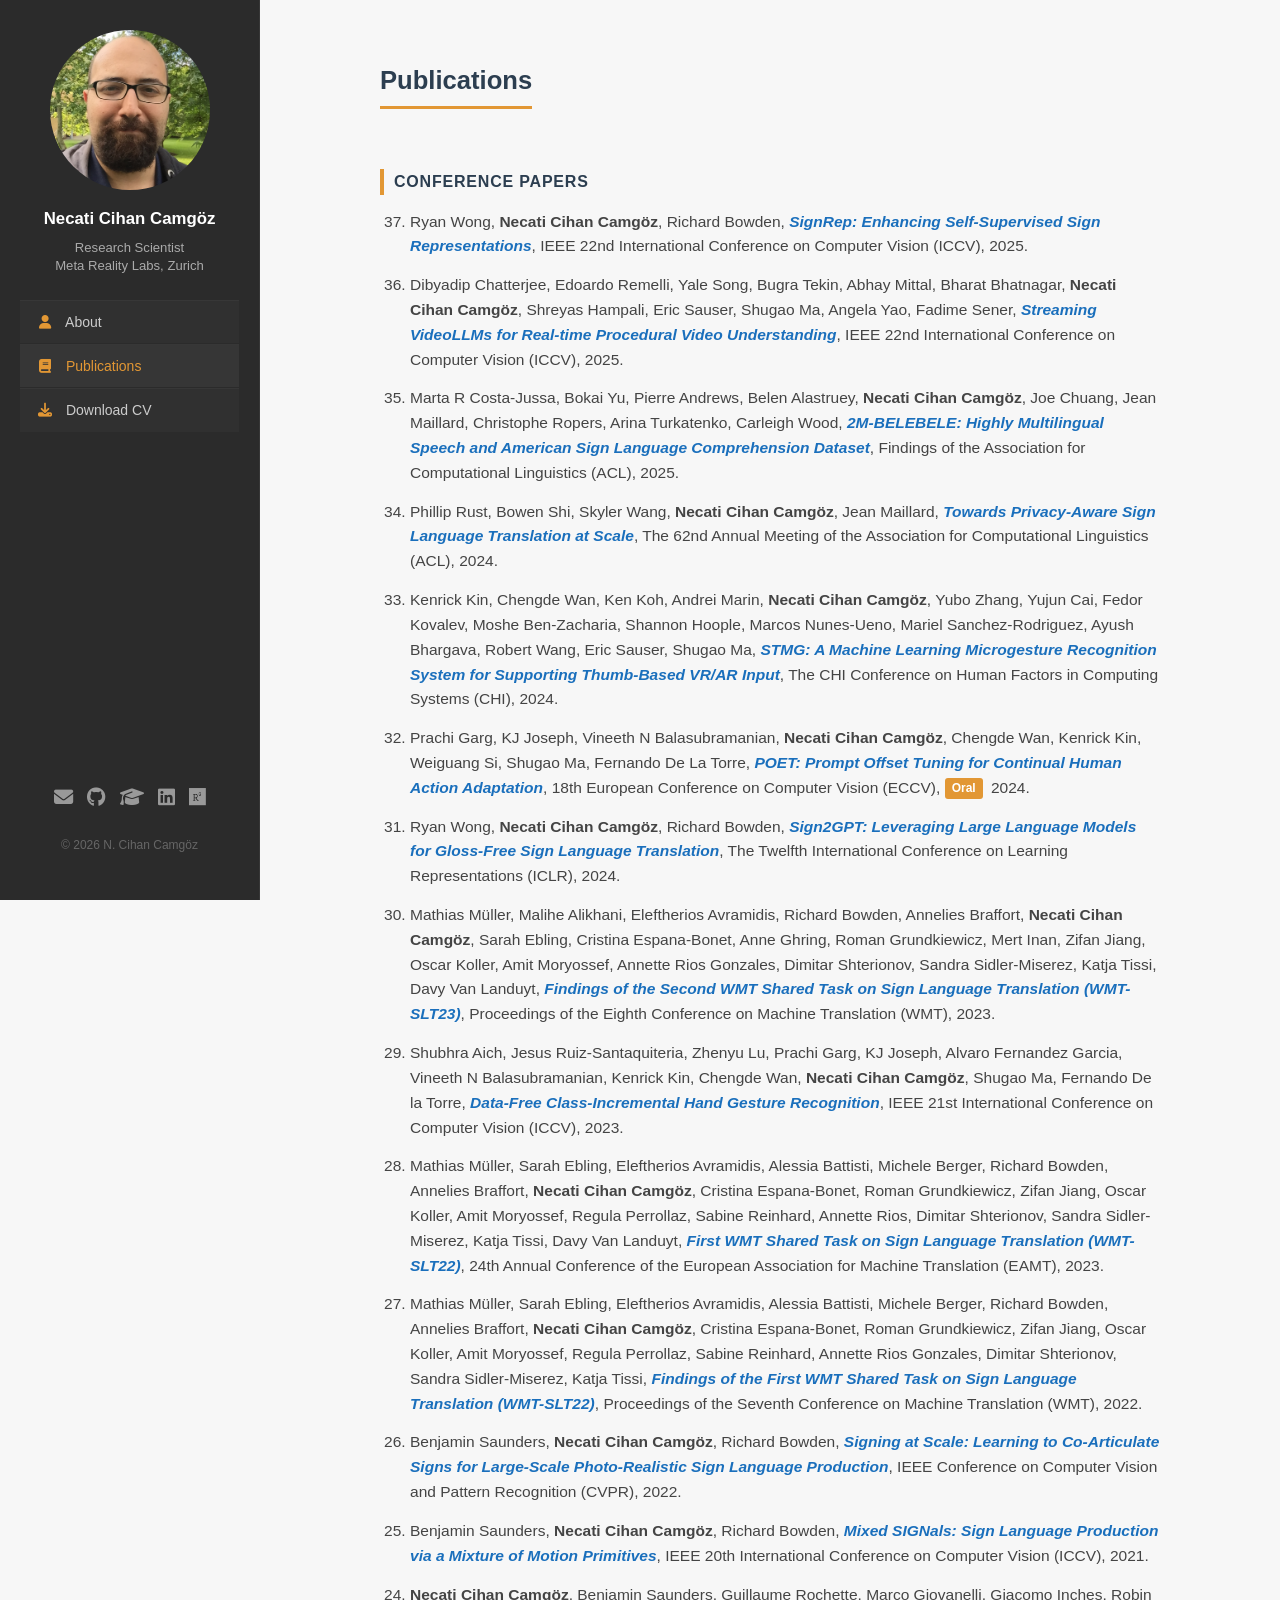
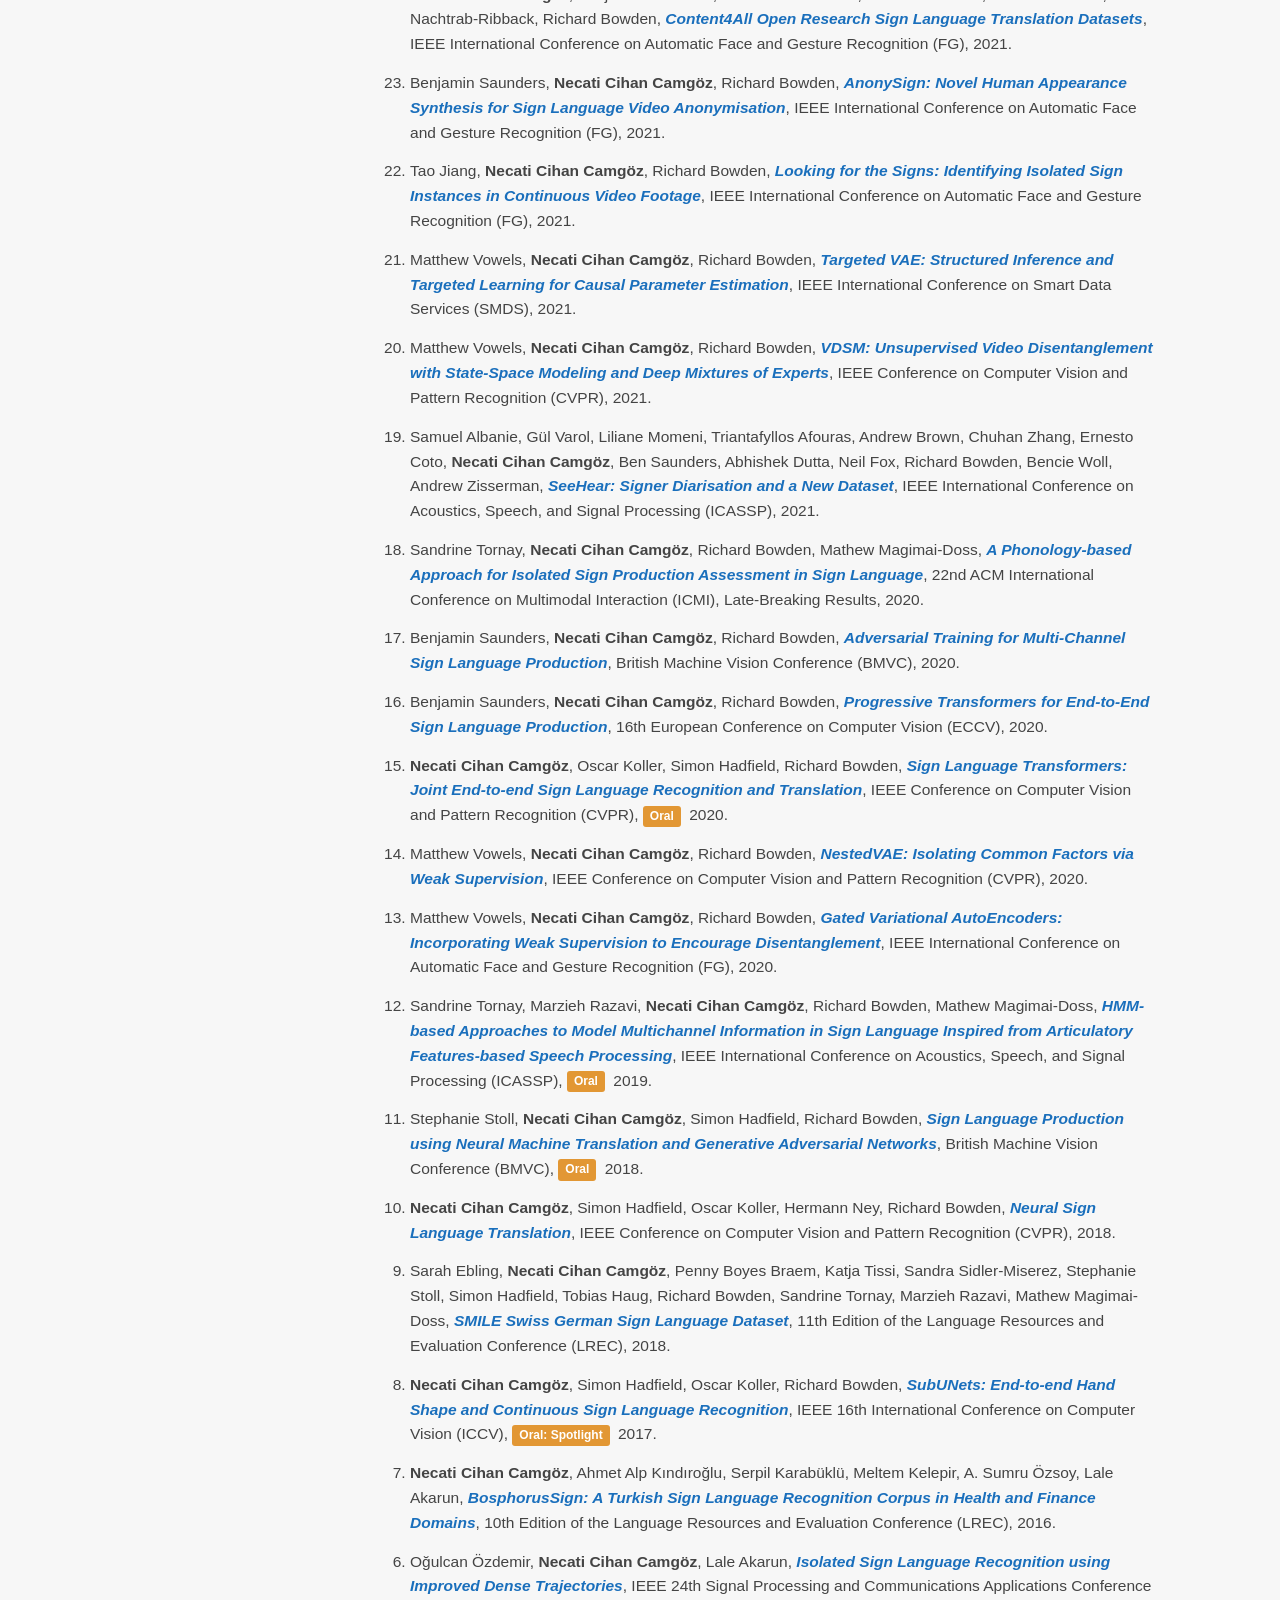
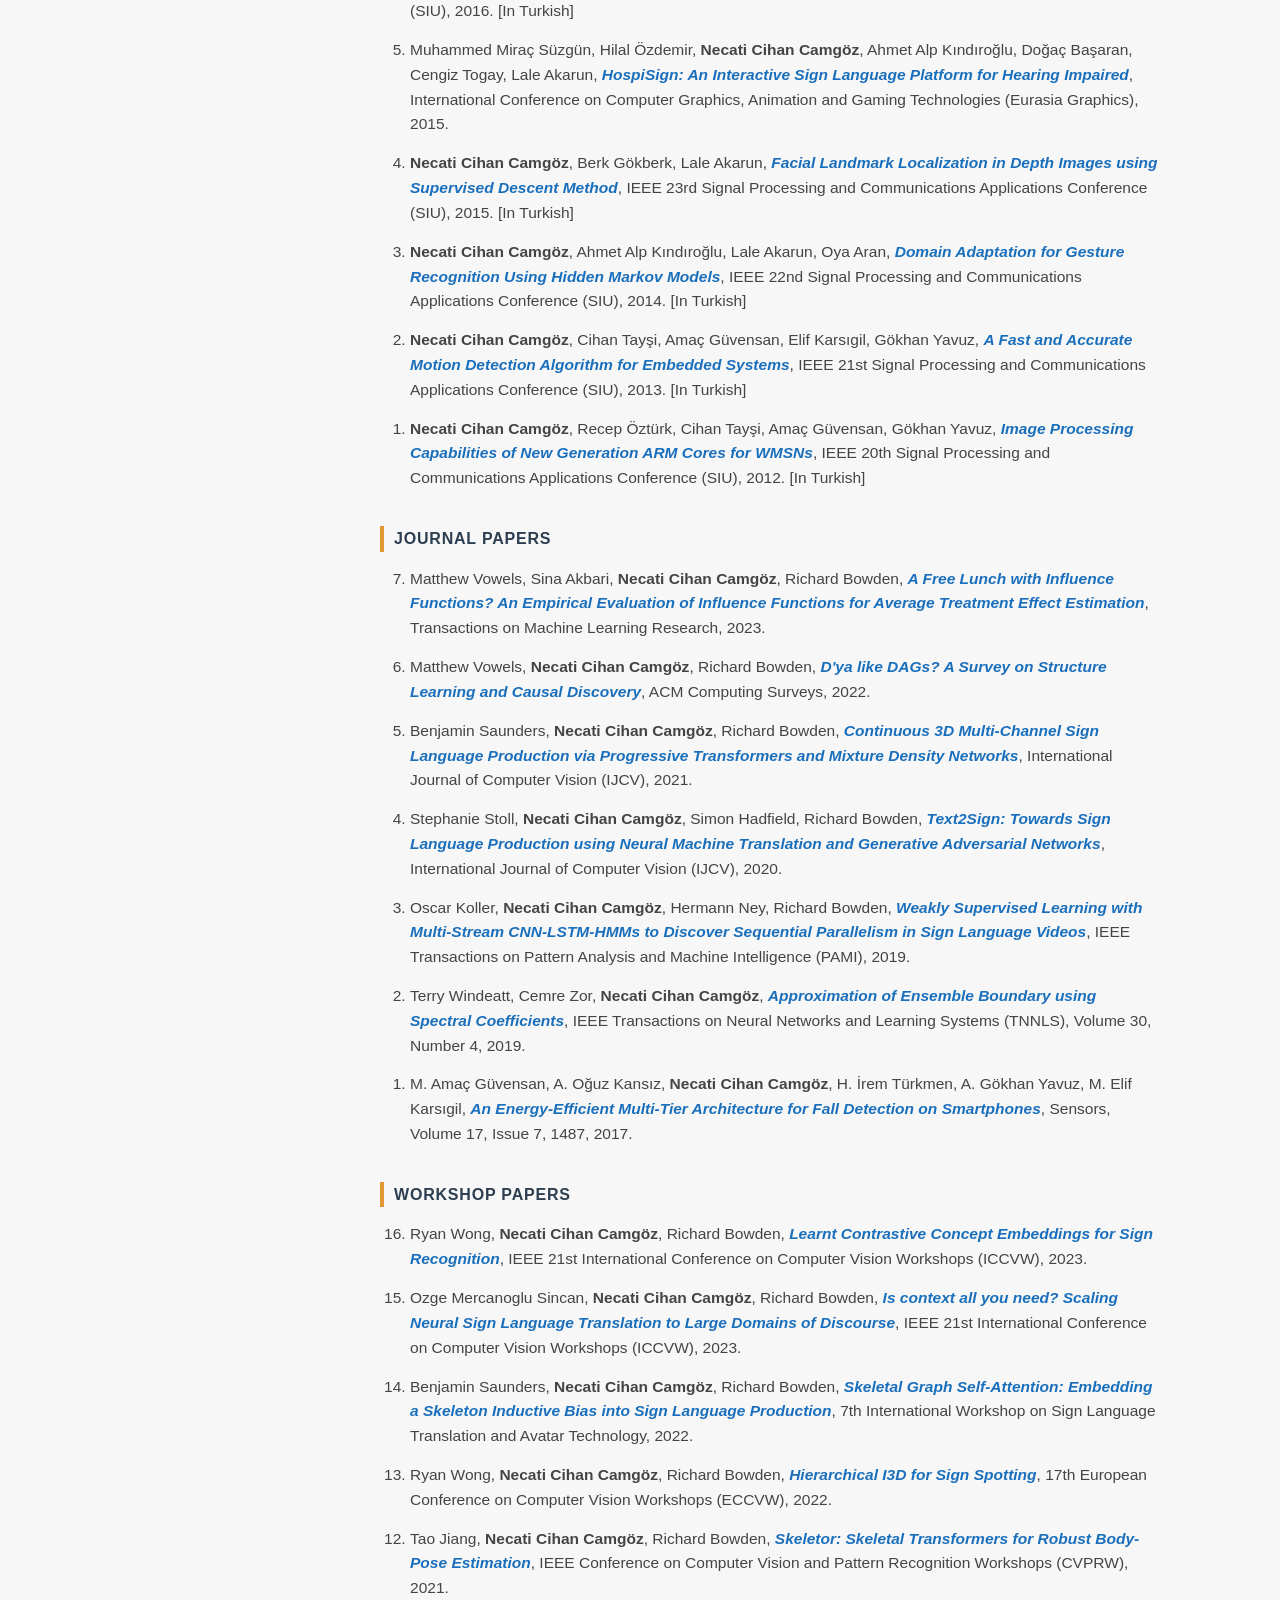
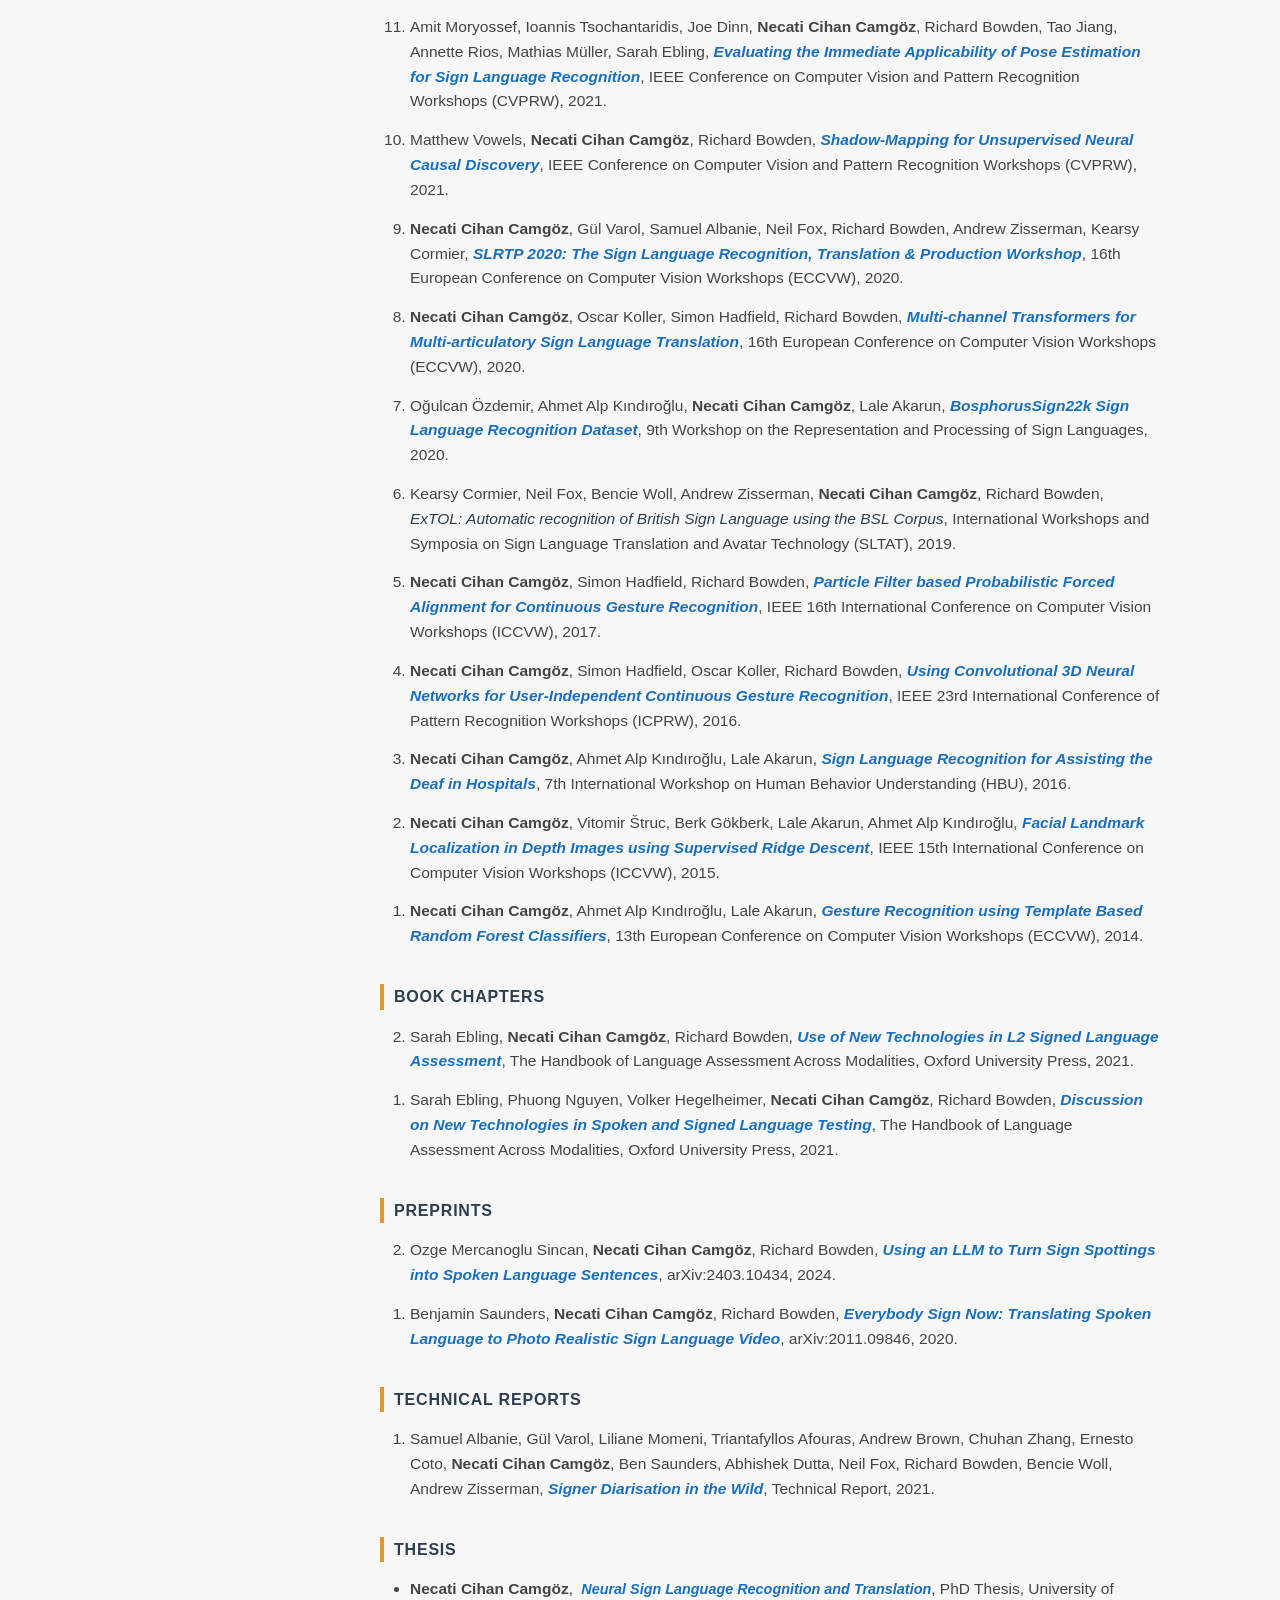
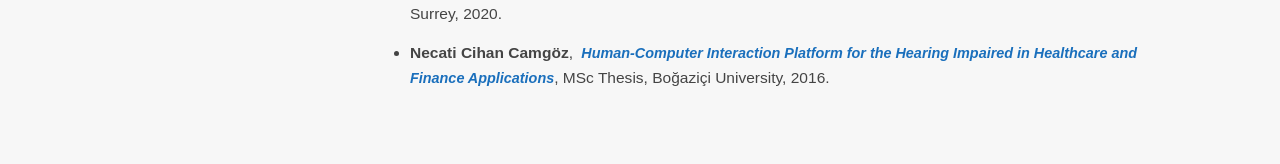
==== publications.html @ 39720f9a "Initial commit: personal website for GitHub Pages Static HTML/CSS academic website with About and Pu" ====
<!DOCTYPE html>
<html lang="en">
<head>
    <meta charset="UTF-8">
    <meta name="viewport" content="width=device-width, initial-scale=1.0">
    <title>Publications – Necati Cihan Camgöz</title>
    <link rel="stylesheet" href="style.css">
    <link rel="stylesheet" href="https://cdnjs.cloudflare.com/ajax/libs/font-awesome/6.4.0/css/all.min.css">
</head>
<body>

    <button class="menu-toggle" onclick="document.querySelector('.sidebar').classList.toggle('open')">
        <i class="fas fa-bars"></i>
    </button>

    <div class="wrapper">

        <!-- ─── Sidebar ─────────────────────────────── -->
        <aside class="sidebar">
            <div class="sidebar-inner">
                <img src="profile.jpg" alt="Necati Cihan Camgöz" class="profile-photo">
                <h1 class="sidebar-name">Necati Cihan Camgöz</h1>
                <p class="sidebar-title">Research Scientist<br>Meta Reality Labs, Zurich</p>

                <nav>
                    <ul>
                        <li><a href="index.html#about"><i class="fas fa-user"></i> About</a></li>
                        <li><a href="publications.html" class="active"><i class="fas fa-book"></i> Publications</a></li>
                        <li><a href="camgozCV_24_07_2023.pdf" class="btn-cv" target="_blank"><i class="fas fa-download"></i> Download CV</a></li>
                    </ul>
                </nav>

                <div class="sidebar-social">
                    <a href="mailto:cihancamgoz@gmail.com" title="Email"><i class="fas fa-envelope"></i></a>
                    <a href="https://github.com/neccam" target="_blank" title="GitHub"><i class="fab fa-github"></i></a>
                    <a href="https://scholar.google.com/citations?user=your_id" target="_blank" title="Google Scholar"><i class="fas fa-graduation-cap"></i></a>
                    <a href="https://www.linkedin.com/in/cihancamgoz" target="_blank" title="LinkedIn"><i class="fab fa-linkedin"></i></a>
                    <a href="https://www.researchgate.net/profile/Necati-Camgoz" target="_blank" title="ResearchGate"><i class="fab fa-researchgate"></i></a>
                </div>
                <p class="sidebar-copyright">&copy; 2026 N. Cihan Camgöz</p>
            </div>
        </aside>

        <!-- ─── Main Content ────────────────────────── -->
        <main class="main-content">

        <section id="publications" class="container">
            <h2>Publications</h2>

            <h3 class="pub-category">Conference Papers</h3>
            <ol class="pub-list" reversed>
                <li id="C37">
                    Ryan Wong, <strong>Necati Cihan Camgöz</strong>, Richard Bowden,
                    <a href="https://openaccess.thecvf.com/content/ICCV2025/html/Wong_SignRep_Enhancing_Self-Supervised_Sign_Representations_ICCV_2025_paper.html" target="_blank"><em>SignRep: Enhancing Self-Supervised Sign Representations</em></a>,
                    IEEE 22nd International Conference on Computer Vision (ICCV), 2025.
                </li>
                <li id="C36">
                    Dibyadip Chatterjee, Edoardo Remelli, Yale Song, Bugra Tekin, Abhay Mittal, Bharat Bhatnagar, <strong>Necati Cihan Camgöz</strong>, Shreyas Hampali, Eric Sauser, Shugao Ma, Angela Yao, Fadime Sener,
                    <a href="https://openaccess.thecvf.com/content/ICCV2025/papers/Chatterjee_Streaming_VideoLLMs_for_Real-Time_Procedural_Video_Understanding_ICCV_2025_paper.pdf" target="_blank"><em>Streaming VideoLLMs for Real-time Procedural Video Understanding</em></a>,
                    IEEE 22nd International Conference on Computer Vision (ICCV), 2025.
                </li>
                <li id="C35">
                    Marta R Costa-Jussa, Bokai Yu, Pierre Andrews, Belen Alastruey, <strong>Necati Cihan Camgöz</strong>, Joe Chuang, Jean Maillard, Christophe Ropers, Arina Turkatenko, Carleigh Wood,
                    <a href="https://aclanthology.org/2025.findings-acl.569/" target="_blank"><em>2M-BELEBELE: Highly Multilingual Speech and American Sign Language Comprehension Dataset</em></a>,
                    Findings of the Association for Computational Linguistics (ACL), 2025.
                </li>
                <li id="C34">
                    Phillip Rust, Bowen Shi, Skyler Wang, <strong>Necati Cihan Camgöz</strong>, Jean Maillard,
                    <a href="https://aclanthology.org/2024.acl-long.467/" target="_blank"><em>Towards Privacy-Aware Sign Language Translation at Scale</em></a>,
                    The 62nd Annual Meeting of the Association for Computational Linguistics (ACL), 2024.
                </li>
                <li id="C33">
                    Kenrick Kin, Chengde Wan, Ken Koh, Andrei Marin, <strong>Necati Cihan Camgöz</strong>, Yubo Zhang, Yujun Cai, Fedor Kovalev, Moshe Ben-Zacharia, Shannon Hoople, Marcos Nunes-Ueno, Mariel Sanchez-Rodriguez, Ayush Bhargava, Robert Wang, Eric Sauser, Shugao Ma,
                    <a href="https://dl.acm.org/doi/10.1145/3613904.3642702" target="_blank"><em>STMG: A Machine Learning Microgesture Recognition System for Supporting Thumb-Based VR/AR Input</em></a>,
                    The CHI Conference on Human Factors in Computing Systems (CHI), 2024.
                </li>
                <li id="C32">
                    Prachi Garg, KJ Joseph, Vineeth N Balasubramanian, <strong>Necati Cihan Camgöz</strong>, Chengde Wan, Kenrick Kin, Weiguang Si, Shugao Ma, Fernando De La Torre,
                    <a href="https://link.springer.com/chapter/10.1007/978-3-031-73039-9_25" target="_blank"><em>POET: Prompt Offset Tuning for Continual Human Action Adaptation</em></a>,
                    18th European Conference on Computer Vision (ECCV), <span class="badge">Oral</span> 2024.
                </li>
                <li id="C31">
                    Ryan Wong, <strong>Necati Cihan Camgöz</strong>, Richard Bowden,
                    <a href="https://openreview.net/forum?id=LqaEEs3UxU" target="_blank"><em>Sign2GPT: Leveraging Large Language Models for Gloss-Free Sign Language Translation</em></a>,
                    The Twelfth International Conference on Learning Representations (ICLR), 2024.
                </li>
                <li id="C30">
                    Mathias Müller, Malihe Alikhani, Eleftherios Avramidis, Richard Bowden, Annelies Braffort, <strong>Necati Cihan Camgöz</strong>, Sarah Ebling, Cristina Espana-Bonet, Anne Ghring, Roman Grundkiewicz, Mert Inan, Zifan Jiang, Oscar Koller, Amit Moryossef, Annette Rios Gonzales, Dimitar Shterionov, Sandra Sidler-Miserez, Katja Tissi, Davy Van Landuyt,
                    <a href="https://aclanthology.org/2023.wmt-1.4/" target="_blank"><em>Findings of the Second WMT Shared Task on Sign Language Translation (WMT-SLT23)</em></a>,
                    Proceedings of the Eighth Conference on Machine Translation (WMT), 2023.
                </li>
                <li id="C29">
                    Shubhra Aich, Jesus Ruiz-Santaquiteria, Zhenyu Lu, Prachi Garg, KJ Joseph, Alvaro Fernandez Garcia, Vineeth N Balasubramanian, Kenrick Kin, Chengde Wan, <strong>Necati Cihan Camgöz</strong>, Shugao Ma, Fernando De la Torre,
                    <a href="https://openaccess.thecvf.com/content/ICCV2023/html/Aich_Data-Free_Class-Incremental_Hand_Gesture_Recognition_ICCV_2023_paper.html" target="_blank"><em>Data-Free Class-Incremental Hand Gesture Recognition</em></a>,
                    IEEE 21st International Conference on Computer Vision (ICCV), 2023.
                </li>
                <li id="C28">
                    Mathias Müller, Sarah Ebling, Eleftherios Avramidis, Alessia Battisti, Michele Berger, Richard Bowden, Annelies Braffort, <strong>Necati Cihan Camgöz</strong>, Cristina Espana-Bonet, Roman Grundkiewicz, Zifan Jiang, Oscar Koller, Amit Moryossef, Regula Perrollaz, Sabine Reinhard, Annette Rios, Dimitar Shterionov, Sandra Sidler-Miserez, Katja Tissi, Davy Van Landuyt,
                    <a href="https://aclanthology.org/2023.eamt-1.56/" target="_blank"><em>First WMT Shared Task on Sign Language Translation (WMT-SLT22)</em></a>,
                    24th Annual Conference of the European Association for Machine Translation (EAMT), 2023.
                </li>
                <li id="C27">
                    Mathias Müller, Sarah Ebling, Eleftherios Avramidis, Alessia Battisti, Michele Berger, Richard Bowden, Annelies Braffort, <strong>Necati Cihan Camgöz</strong>, Cristina Espana-Bonet, Roman Grundkiewicz, Zifan Jiang, Oscar Koller, Amit Moryossef, Regula Perrollaz, Sabine Reinhard, Annette Rios Gonzales, Dimitar Shterionov, Sandra Sidler-Miserez, Katja Tissi,
                    <a href="https://aclanthology.org/2022.wmt-1.71/" target="_blank"><em>Findings of the First WMT Shared Task on Sign Language Translation (WMT-SLT22)</em></a>,
                    Proceedings of the Seventh Conference on Machine Translation (WMT), 2022.
                </li>
                <li id="C26">
                    Benjamin Saunders, <strong>Necati Cihan Camgöz</strong>, Richard Bowden,
                    <a href="https://openaccess.thecvf.com/content/CVPR2022/html/Saunders_Signing_at_Scale_Learning_to_Co-Articulate_Signs_for_Large-Scale_Photo-Realistic_CVPR_2022_paper.html" target="_blank"><em>Signing at Scale: Learning to Co-Articulate Signs for Large-Scale Photo-Realistic Sign Language Production</em></a>,
                    IEEE Conference on Computer Vision and Pattern Recognition (CVPR), 2022.
                </li>
                <li id="C25">
                    Benjamin Saunders, <strong>Necati Cihan Camgöz</strong>, Richard Bowden,
                    <a href="https://openaccess.thecvf.com/content/ICCV2021/html/Saunders_Mixed_SIGNals_Sign_Language_Production_via_a_Mixture_of_Motion_ICCV_2021_paper.html" target="_blank"><em>Mixed SIGNals: Sign Language Production via a Mixture of Motion Primitives</em></a>,
                    IEEE 20th International Conference on Computer Vision (ICCV), 2021.
                </li>
                <li id="C24">
                    <strong>Necati Cihan Camgöz</strong>, Benjamin Saunders, Guillaume Rochette, Marco Giovanelli, Giacomo Inches, Robin Nachtrab-Ribback, Richard Bowden,
                    <a href="https://arxiv.org/abs/2105.02351" target="_blank"><em>Content4All Open Research Sign Language Translation Datasets</em></a>,
                    IEEE International Conference on Automatic Face and Gesture Recognition (FG), 2021.
                </li>
                <li id="C23">
                    Benjamin Saunders, <strong>Necati Cihan Camgöz</strong>, Richard Bowden,
                    <a href="https://arxiv.org/abs/2107.10685" target="_blank"><em>AnonySign: Novel Human Appearance Synthesis for Sign Language Video Anonymisation</em></a>,
                    IEEE International Conference on Automatic Face and Gesture Recognition (FG), 2021.
                </li>
                <li id="C22">
                    Tao Jiang, <strong>Necati Cihan Camgöz</strong>, Richard Bowden,
                    <a href="https://arxiv.org/abs/2108.04229" target="_blank"><em>Looking for the Signs: Identifying Isolated Sign Instances in Continuous Video Footage</em></a>,
                    IEEE International Conference on Automatic Face and Gesture Recognition (FG), 2021.
                </li>
                <li id="C21">
                    Matthew Vowels, <strong>Necati Cihan Camgöz</strong>, Richard Bowden,
                    <a href="https://arxiv.org/abs/2009.13472" target="_blank"><em>Targeted VAE: Structured Inference and Targeted Learning for Causal Parameter Estimation</em></a>,
                    IEEE International Conference on Smart Data Services (SMDS), 2021.
                </li>
                <li id="C20">
                    Matthew Vowels, <strong>Necati Cihan Camgöz</strong>, Richard Bowden,
                    <a href="https://openaccess.thecvf.com/content/CVPR2021/html/Vowels_VDSM_Unsupervised_Video_Disentanglement_With_State-Space_Modeling_and_Deep_Mixtures_CVPR_2021_paper.html" target="_blank"><em>VDSM: Unsupervised Video Disentanglement with State-Space Modeling and Deep Mixtures of Experts</em></a>,
                    IEEE Conference on Computer Vision and Pattern Recognition (CVPR), 2021.
                </li>
                <li id="C19">
                    Samuel Albanie, Gül Varol, Liliane Momeni, Triantafyllos Afouras, Andrew Brown, Chuhan Zhang, Ernesto Coto, <strong>Necati Cihan Camgöz</strong>, Ben Saunders, Abhishek Dutta, Neil Fox, Richard Bowden, Bencie Woll, Andrew Zisserman,
                    <a href="https://ieeexplore.ieee.org/document/9414856/" target="_blank"><em>SeeHear: Signer Diarisation and a New Dataset</em></a>,
                    IEEE International Conference on Acoustics, Speech, and Signal Processing (ICASSP), 2021.
                </li>
                <li id="C18">
                    Sandrine Tornay, <strong>Necati Cihan Camgöz</strong>, Richard Bowden, Mathew Magimai-Doss,
                    <a href="https://personalpages.surrey.ac.uk/r.bowden/publications/2020/Tornay_ICMI_LBR2020pp.pdf" target="_blank"><em>A Phonology-based Approach for Isolated Sign Production Assessment in Sign Language</em></a>,
                    22nd ACM International Conference on Multimodal Interaction (ICMI), Late-Breaking Results, 2020.
                </li>
                <li id="C17">
                    Benjamin Saunders, <strong>Necati Cihan Camgöz</strong>, Richard Bowden,
                    <a href="https://arxiv.org/abs/2008.12405" target="_blank"><em>Adversarial Training for Multi-Channel Sign Language Production</em></a>,
                    British Machine Vision Conference (BMVC), 2020.
                </li>
                <li id="C16">
                    Benjamin Saunders, <strong>Necati Cihan Camgöz</strong>, Richard Bowden,
                    <a href="https://link.springer.com/chapter/10.1007/978-3-030-58621-8_40" target="_blank"><em>Progressive Transformers for End-to-End Sign Language Production</em></a>,
                    16th European Conference on Computer Vision (ECCV), 2020.
                </li>
                <li id="C15">
                    <strong>Necati Cihan Camgöz</strong>, Oscar Koller, Simon Hadfield, Richard Bowden,
                    <a href="https://openaccess.thecvf.com/content_CVPR_2020/html/Camgoz_Sign_Language_Transformers_Joint_End-to-End_Sign_Language_Recognition_and_Translation_CVPR_2020_paper.html" target="_blank"><em>Sign Language Transformers: Joint End-to-end Sign Language Recognition and Translation</em></a>,
                    IEEE Conference on Computer Vision and Pattern Recognition (CVPR), <span class="badge">Oral</span> 2020.
                </li>
                <li id="C14">
                    Matthew Vowels, <strong>Necati Cihan Camgöz</strong>, Richard Bowden,
                    <a href="https://openaccess.thecvf.com/content_CVPR_2020/html/Vowels_NestedVAE_Isolating_Common_Factors_via_Weak_Supervision_CVPR_2020_paper.html" target="_blank"><em>NestedVAE: Isolating Common Factors via Weak Supervision</em></a>,
                    IEEE Conference on Computer Vision and Pattern Recognition (CVPR), 2020.
                </li>
                <li id="C13">
                    Matthew Vowels, <strong>Necati Cihan Camgöz</strong>, Richard Bowden,
                    <a href="https://arxiv.org/abs/1911.06443" target="_blank"><em>Gated Variational AutoEncoders: Incorporating Weak Supervision to Encourage Disentanglement</em></a>,
                    IEEE International Conference on Automatic Face and Gesture Recognition (FG), 2020.
                </li>
                <li id="C12">
                    Sandrine Tornay, Marzieh Razavi, <strong>Necati Cihan Camgöz</strong>, Richard Bowden, Mathew Magimai-Doss,
                    <a href="https://ieeexplore.ieee.org/document/8683167/" target="_blank"><em>HMM-based Approaches to Model Multichannel Information in Sign Language Inspired from Articulatory Features-based Speech Processing</em></a>,
                    IEEE International Conference on Acoustics, Speech, and Signal Processing (ICASSP), <span class="badge">Oral</span> 2019.
                </li>
                <li id="C11">
                    Stephanie Stoll, <strong>Necati Cihan Camgöz</strong>, Simon Hadfield, Richard Bowden,
                    <a href="https://bmva-archive.org.uk/bmvc/2018/contents/papers/0906.pdf" target="_blank"><em>Sign Language Production using Neural Machine Translation and Generative Adversarial Networks</em></a>,
                    British Machine Vision Conference (BMVC), <span class="badge">Oral</span> 2018.
                </li>
                <li id="C10">
                    <strong>Necati Cihan Camgöz</strong>, Simon Hadfield, Oscar Koller, Hermann Ney, Richard Bowden,
                    <a href="https://openaccess.thecvf.com/content_cvpr_2018/html/Camgoz_Neural_Sign_Language_CVPR_2018_paper.html" target="_blank"><em>Neural Sign Language Translation</em></a>,
                    IEEE Conference on Computer Vision and Pattern Recognition (CVPR), 2018.
                </li>
                <li id="C9">
                    Sarah Ebling, <strong>Necati Cihan Camgöz</strong>, Penny Boyes Braem, Katja Tissi, Sandra Sidler-Miserez, Stephanie Stoll, Simon Hadfield, Tobias Haug, Richard Bowden, Sandrine Tornay, Marzieh Razavi, Mathew Magimai-Doss,
                    <a href="https://aclanthology.org/L18-1666/" target="_blank"><em>SMILE Swiss German Sign Language Dataset</em></a>,
                    11th Edition of the Language Resources and Evaluation Conference (LREC), 2018.
                </li>
                <li id="C8">
                    <strong>Necati Cihan Camgöz</strong>, Simon Hadfield, Oscar Koller, Richard Bowden,
                    <a href="https://openaccess.thecvf.com/content_iccv_2017/html/Camgoz_SubUNets_End-To-End_Hand_ICCV_2017_paper.html" target="_blank"><em>SubUNets: End-to-end Hand Shape and Continuous Sign Language Recognition</em></a>,
                    IEEE 16th International Conference on Computer Vision (ICCV), <span class="badge">Oral: Spotlight</span> 2017.
                </li>
                <li id="C7">
                    <strong>Necati Cihan Camgöz</strong>, Ahmet Alp Kındıroğlu, Serpil Karabüklü, Meltem Kelepir, A. Sumru Özsoy, Lale Akarun,
                    <a href="https://aclanthology.org/L16-1220/" target="_blank"><em>BosphorusSign: A Turkish Sign Language Recognition Corpus in Health and Finance Domains</em></a>,
                    10th Edition of the Language Resources and Evaluation Conference (LREC), 2016.
                </li>
                <li id="C6">
                    Oğulcan Özdemir, <strong>Necati Cihan Camgöz</strong>, Lale Akarun,
                    <a href="https://ieeexplore.ieee.org/document/7496151/" target="_blank"><em>Isolated Sign Language Recognition using Improved Dense Trajectories</em></a>,
                    IEEE 24th Signal Processing and Communications Applications Conference (SIU), 2016. [In Turkish]
                </li>
                <li id="C5">
                    Muhammed Miraç Süzgün, Hilal Özdemir, <strong>Necati Cihan Camgöz</strong>, Ahmet Alp Kındıroğlu, Doğaç Başaran, Cengiz Togay, Lale Akarun,
                    <a href="https://dergipark.org.tr/en/pub/jnse/issue/10004/123548" target="_blank"><em>HospiSign: An Interactive Sign Language Platform for Hearing Impaired</em></a>,
                    International Conference on Computer Graphics, Animation and Gaming Technologies (Eurasia Graphics), 2015.
                </li>
                <li id="C4">
                    <strong>Necati Cihan Camgöz</strong>, Berk Gökberk, Lale Akarun,
                    <a href="https://ieeexplore.ieee.org/document/7130256/" target="_blank"><em>Facial Landmark Localization in Depth Images using Supervised Descent Method</em></a>,
                    IEEE 23rd Signal Processing and Communications Applications Conference (SIU), 2015. [In Turkish]
                </li>
                <li id="C3">
                    <strong>Necati Cihan Camgöz</strong>, Ahmet Alp Kındıroğlu, Lale Akarun, Oya Aran,
                    <a href="https://ieeexplore.ieee.org/document/6830663/" target="_blank"><em>Domain Adaptation for Gesture Recognition Using Hidden Markov Models</em></a>,
                    IEEE 22nd Signal Processing and Communications Applications Conference (SIU), 2014. [In Turkish]
                </li>
                <li id="C2">
                    <strong>Necati Cihan Camgöz</strong>, Cihan Tayşi, Amaç Güvensan, Elif Karsıgil, Gökhan Yavuz,
                    <a href="https://ieeexplore.ieee.org/document/6531461/" target="_blank"><em>A Fast and Accurate Motion Detection Algorithm for Embedded Systems</em></a>,
                    IEEE 21st Signal Processing and Communications Applications Conference (SIU), 2013. [In Turkish]
                </li>
                <li id="C1">
                    <strong>Necati Cihan Camgöz</strong>, Recep Öztürk, Cihan Tayşi, Amaç Güvensan, Gökhan Yavuz,
                    <a href="https://ieeexplore.ieee.org/document/6204707/" target="_blank"><em>Image Processing Capabilities of New Generation ARM Cores for WMSNs</em></a>,
                    IEEE 20th Signal Processing and Communications Applications Conference (SIU), 2012. [In Turkish]
                </li>
            </ol>

            <h3 class="pub-category">Journal Papers</h3>
            <ol class="pub-list" reversed>
                <li id="J7">
                    Matthew Vowels, Sina Akbari, <strong>Necati Cihan Camgöz</strong>, Richard Bowden,
                    <a href="https://arxiv.org/abs/2202.09096" target="_blank"><em>A Free Lunch with Influence Functions? An Empirical Evaluation of Influence Functions for Average Treatment Effect Estimation</em></a>,
                    Transactions on Machine Learning Research, 2023.
                </li>
                <li id="J6">
                    Matthew Vowels, <strong>Necati Cihan Camgöz</strong>, Richard Bowden,
                    <a href="https://dl.acm.org/doi/abs/10.1145/3527154" target="_blank"><em>D'ya like DAGs? A Survey on Structure Learning and Causal Discovery</em></a>,
                    ACM Computing Surveys, 2022.
                </li>
                <li id="J5">
                    Benjamin Saunders, <strong>Necati Cihan Camgöz</strong>, Richard Bowden,
                    <a href="https://link.springer.com/article/10.1007/s11263-021-01457-9" target="_blank"><em>Continuous 3D Multi-Channel Sign Language Production via Progressive Transformers and Mixture Density Networks</em></a>,
                    International Journal of Computer Vision (IJCV), 2021.
                </li>
                <li id="J4">
                    Stephanie Stoll, <strong>Necati Cihan Camgöz</strong>, Simon Hadfield, Richard Bowden,
                    <a href="https://link.springer.com/article/10.1007/s11263-019-01281-2" target="_blank"><em>Text2Sign: Towards Sign Language Production using Neural Machine Translation and Generative Adversarial Networks</em></a>,
                    International Journal of Computer Vision (IJCV), 2020.
                </li>
                <li id="J3">
                    Oscar Koller, <strong>Necati Cihan Camgöz</strong>, Hermann Ney, Richard Bowden,
                    <a href="https://ieeexplore.ieee.org/document/8691602" target="_blank"><em>Weakly Supervised Learning with Multi-Stream CNN-LSTM-HMMs to Discover Sequential Parallelism in Sign Language Videos</em></a>,
                    IEEE Transactions on Pattern Analysis and Machine Intelligence (PAMI), 2019.
                </li>
                <li id="J2">
                    Terry Windeatt, Cemre Zor, <strong>Necati Cihan Camgöz</strong>,
                    <a href="https://ieeexplore.ieee.org/document/8444967/" target="_blank"><em>Approximation of Ensemble Boundary using Spectral Coefficients</em></a>,
                    IEEE Transactions on Neural Networks and Learning Systems (TNNLS), Volume 30, Number 4, 2019.
                </li>
                <li id="J1">
                    M. Amaç Güvensan, A. Oğuz Kansız, <strong>Necati Cihan Camgöz</strong>, H. İrem Türkmen, A. Gökhan Yavuz, M. Elif Karsıgil,
                    <a href="https://www.mdpi.com/1424-8220/17/7/1487" target="_blank"><em>An Energy-Efficient Multi-Tier Architecture for Fall Detection on Smartphones</em></a>,
                    Sensors, Volume 17, Issue 7, 1487, 2017.
                </li>
            </ol>

            <h3 class="pub-category">Workshop Papers</h3>
            <ol class="pub-list" reversed>
                <li id="W16">
                    Ryan Wong, <strong>Necati Cihan Camgöz</strong>, Richard Bowden,
                    <a href="https://openaccess.thecvf.com/content/ICCV2023W/ACVR/html/Wong_Learnt_Contrastive_Concept_Embeddings_for_Sign_Recognition_ICCVW_2023_paper.html" target="_blank"><em>Learnt Contrastive Concept Embeddings for Sign Recognition</em></a>,
                    IEEE 21st International Conference on Computer Vision Workshops (ICCVW), 2023.
                </li>
                <li id="W15">
                    Ozge Mercanoglu Sincan, <strong>Necati Cihan Camgöz</strong>, Richard Bowden,
                    <a href="https://openaccess.thecvf.com/content/ICCV2023W/ACVR/html/Sincan_Is_Context_all_you_Need_Scaling_Neural_Sign_Language_Translation_ICCVW_2023_paper.html" target="_blank"><em>Is context all you need? Scaling Neural Sign Language Translation to Large Domains of Discourse</em></a>,
                    IEEE 21st International Conference on Computer Vision Workshops (ICCVW), 2023.
                </li>
                <li id="W14">
                    Benjamin Saunders, <strong>Necati Cihan Camgöz</strong>, Richard Bowden,
                    <a href="https://aclanthology.org/2022.sltat-1.15/" target="_blank"><em>Skeletal Graph Self-Attention: Embedding a Skeleton Inductive Bias into Sign Language Production</em></a>,
                    7th International Workshop on Sign Language Translation and Avatar Technology, 2022.
                </li>
                <li id="W13">
                    Ryan Wong, <strong>Necati Cihan Camgöz</strong>, Richard Bowden,
                    <a href="https://arxiv.org/abs/2210.00951" target="_blank"><em>Hierarchical I3D for Sign Spotting</em></a>,
                    17th European Conference on Computer Vision Workshops (ECCVW), 2022.
                </li>
                <li id="W12">
                    Tao Jiang, <strong>Necati Cihan Camgöz</strong>, Richard Bowden,
                    <a href="https://openaccess.thecvf.com/content/CVPR2021W/ChaLearn/html/Jiang_Skeletor_Skeletal_Transformers_for_Robust_Body-Pose_Estimation_CVPRW_2021_paper.html" target="_blank"><em>Skeletor: Skeletal Transformers for Robust Body-Pose Estimation</em></a>,
                    IEEE Conference on Computer Vision and Pattern Recognition Workshops (CVPRW), 2021.
                </li>
                <li id="W11">
                    Amit Moryossef, Ioannis Tsochantaridis, Joe Dinn, <strong>Necati Cihan Camgöz</strong>, Richard Bowden, Tao Jiang, Annette Rios, Mathias Müller, Sarah Ebling,
                    <a href="https://openaccess.thecvf.com/content/CVPR2021W/ChaLearn/html/Moryossef_Evaluating_the_Immediate_Applicability_of_Pose_Estimation_for_Sign_Language_CVPRW_2021_paper.html" target="_blank"><em>Evaluating the Immediate Applicability of Pose Estimation for Sign Language Recognition</em></a>,
                    IEEE Conference on Computer Vision and Pattern Recognition Workshops (CVPRW), 2021.
                </li>
                <li id="W10">
                    Matthew Vowels, <strong>Necati Cihan Camgöz</strong>, Richard Bowden,
                    <a href="https://openaccess.thecvf.com/content/CVPR2021W/CiV/html/Vowels_Shadow-Mapping_for_Unsupervised_Neural_Causal_Discovery_CVPRW_2021_paper.html" target="_blank"><em>Shadow-Mapping for Unsupervised Neural Causal Discovery</em></a>,
                    IEEE Conference on Computer Vision and Pattern Recognition Workshops (CVPRW), 2021.
                </li>
                <li id="W9">
                    <strong>Necati Cihan Camgöz</strong>, Gül Varol, Samuel Albanie, Neil Fox, Richard Bowden, Andrew Zisserman, Kearsy Cormier,
                    <a href="https://link.springer.com/chapter/10.1007/978-3-030-66096-3_13" target="_blank"><em>SLRTP 2020: The Sign Language Recognition, Translation & Production Workshop</em></a>,
                    16th European Conference on Computer Vision Workshops (ECCVW), 2020.
                </li>
                <li id="W8">
                    <strong>Necati Cihan Camgöz</strong>, Oscar Koller, Simon Hadfield, Richard Bowden,
                    <a href="https://arxiv.org/abs/2009.00299" target="_blank"><em>Multi-channel Transformers for Multi-articulatory Sign Language Translation</em></a>,
                    16th European Conference on Computer Vision Workshops (ECCVW), 2020.
                </li>
                <li id="W7">
                    Oğulcan Özdemir, Ahmet Alp Kındıroğlu, <strong>Necati Cihan Camgöz</strong>, Lale Akarun,
                    <a href="https://aclanthology.org/2020.signlang-1.30/" target="_blank"><em>BosphorusSign22k Sign Language Recognition Dataset</em></a>,
                    9th Workshop on the Representation and Processing of Sign Languages, 2020.
                </li>
                <li id="W6">
                    Kearsy Cormier, Neil Fox, Bencie Woll, Andrew Zisserman, <strong>Necati Cihan Camgöz</strong>, Richard Bowden,
                    <em>ExTOL: Automatic recognition of British Sign Language using the BSL Corpus</em>,
                    International Workshops and Symposia on Sign Language Translation and Avatar Technology (SLTAT), 2019.
                </li>
                <li id="W5">
                    <strong>Necati Cihan Camgöz</strong>, Simon Hadfield, Richard Bowden,
                    <a href="https://openaccess.thecvf.com/content_ICCV_2017_workshops/w44/html/Camgoz_Particle_Filter_Based_ICCV_2017_paper.html" target="_blank"><em>Particle Filter based Probabilistic Forced Alignment for Continuous Gesture Recognition</em></a>,
                    IEEE 16th International Conference on Computer Vision Workshops (ICCVW), 2017.
                </li>
                <li id="W4">
                    <strong>Necati Cihan Camgöz</strong>, Simon Hadfield, Oscar Koller, Richard Bowden,
                    <a href="https://ieeexplore.ieee.org/document/7899606/" target="_blank"><em>Using Convolutional 3D Neural Networks for User-Independent Continuous Gesture Recognition</em></a>,
                    IEEE 23rd International Conference of Pattern Recognition Workshops (ICPRW), 2016.
                </li>
                <li id="W3">
                    <strong>Necati Cihan Camgöz</strong>, Ahmet Alp Kındıroğlu, Lale Akarun,
                    <a href="https://link.springer.com/chapter/10.1007/978-3-319-46843-3_6" target="_blank"><em>Sign Language Recognition for Assisting the Deaf in Hospitals</em></a>,
                    7th International Workshop on Human Behavior Understanding (HBU), 2016.
                </li>
                <li id="W2">
                    <strong>Necati Cihan Camgöz</strong>, Vitomir Štruc, Berk Gökberk, Lale Akarun, Ahmet Alp Kındıroğlu,
                    <a href="https://www.cv-foundation.org/openaccess/content_iccv_2015_workshops/w11/html/Camgoz_Facial_Landmark_Localization_ICCV_2015_paper.html" target="_blank"><em>Facial Landmark Localization in Depth Images using Supervised Ridge Descent</em></a>,
                    IEEE 15th International Conference on Computer Vision Workshops (ICCVW), 2015.
                </li>
                <li id="W1">
                    <strong>Necati Cihan Camgöz</strong>, Ahmet Alp Kındıroğlu, Lale Akarun,
                    <a href="https://link.springer.com/chapter/10.1007/978-3-319-16178-5_41" target="_blank"><em>Gesture Recognition using Template Based Random Forest Classifiers</em></a>,
                    13th European Conference on Computer Vision Workshops (ECCVW), 2014.
                </li>
            </ol>

            <h3 class="pub-category">Book Chapters</h3>
            <ol class="pub-list" reversed>
                <li id="B2">
                    Sarah Ebling, <strong>Necati Cihan Camgöz</strong>, Richard Bowden,
                    <a href="https://academic.oup.com/book/39049" target="_blank"><em>Use of New Technologies in L2 Signed Language Assessment</em></a>,
                    The Handbook of Language Assessment Across Modalities, Oxford University Press, 2021.
                </li>
                <li id="B1">
                    Sarah Ebling, Phuong Nguyen, Volker Hegelheimer, <strong>Necati Cihan Camgöz</strong>, Richard Bowden,
                    <a href="https://academic.oup.com/book/39049" target="_blank"><em>Discussion on New Technologies in Spoken and Signed Language Testing</em></a>,
                    The Handbook of Language Assessment Across Modalities, Oxford University Press, 2021.
                </li>
            </ol>

            <h3 class="pub-category">Preprints</h3>
            <ol class="pub-list" reversed>
                <li id="P2">
                    Ozge Mercanoglu Sincan, <strong>Necati Cihan Camgöz</strong>, Richard Bowden,
                    <a href="https://arxiv.org/abs/2403.10434" target="_blank"><em>Using an LLM to Turn Sign Spottings into Spoken Language Sentences</em></a>,
                    arXiv:2403.10434, 2024.
                </li>
                <li id="P1">
                    Benjamin Saunders, <strong>Necati Cihan Camgöz</strong>, Richard Bowden,
                    <a href="https://arxiv.org/abs/2011.09846" target="_blank"><em>Everybody Sign Now: Translating Spoken Language to Photo Realistic Sign Language Video</em></a>,
                    arXiv:2011.09846, 2020.
                </li>
            </ol>

            <h3 class="pub-category">Technical Reports</h3>
            <ol class="pub-list">
                <li id="T1">
                    Samuel Albanie, Gül Varol, Liliane Momeni, Triantafyllos Afouras, Andrew Brown, Chuhan Zhang, Ernesto Coto, <strong>Necati Cihan Camgöz</strong>, Ben Saunders, Abhishek Dutta, Neil Fox, Richard Bowden, Bencie Woll, Andrew Zisserman,
                    <a href="https://www.robots.ox.ac.uk/~vgg/publications/2021/Albanie21a/albanie21a.pdf" target="_blank"><em>Signer Diarisation in the Wild</em></a>,
                    Technical Report, 2021.
                </li>
            </ol>

            <h3 class="pub-category">Thesis</h3>
            <ul class="pub-list plain-list">
                <li>
                    <strong>Necati Cihan Camgöz</strong>,
                    <a href="pub/camgoz2020phd.pdf" class="pub-link" target="_blank"><em>Neural Sign Language Recognition and Translation</em></a>,
                    PhD Thesis, University of Surrey, 2020.
                </li>
                <li>
                    <strong>Necati Cihan Camgöz</strong>,
                    <a href="pub/camgoz2016msc.pdf" class="pub-link" target="_blank"><em>Human-Computer Interaction Platform for the Hearing Impaired in Healthcare and Finance Applications</em></a>,
                    MSc Thesis, Boğaziçi University, 2016.
                </li>
            </ul>

        </section>

        </main>
    </div>

</body>
</html>
---- style.css ----
/* ─── Reset ─────────────────────────────────────────── */
* {
    margin: 0;
    padding: 0;
    box-sizing: border-box;
    font-family: 'Segoe UI', Tahoma, Geneva, Verdana, sans-serif;
}

body {
    color: #333333;
    background: #f7f7f7;
    line-height: 1.6;
}

/* ─── Layout ─────────────────────────────────────────── */
.wrapper {
    display: flex;
    min-height: 100vh;
}

/* ─── Sidebar ────────────────────────────────────────── */
.sidebar {
    width: 260px;
    min-width: 260px;
    background: #2b2b2b;
    border-right: 1px solid #373737;
    position: fixed;
    top: 0;
    left: 0;
    height: 100vh;
    overflow-y: auto;
    display: flex;
    flex-direction: column;
    z-index: 1000;
}

.sidebar-inner {
    display: flex;
    flex-direction: column;
    align-items: center;
    padding: 30px 20px 20px;
    flex: 1;
}

.profile-photo {
    width: 160px;
    height: 160px;
    object-fit: cover;
    object-position: center 15%;
    border-radius: 50%;

    margin-bottom: 16px;
    display: block;
}

.sidebar-name {
    font-size: 1.05rem;
    font-weight: 700;
    color: #ffffff;
    text-align: center;
    margin-bottom: 6px;
}

.sidebar-title {
    font-size: 0.82rem;
    color: #aaaaaa;
    text-align: center;
    line-height: 1.4;
    margin-bottom: 24px;
}

/* Sidebar Nav */
.sidebar nav {
    width: 100%;
    margin-bottom: 16px;
}

.sidebar nav ul {
    list-style: none;
    width: 100%;
}

.sidebar nav ul li {
    width: 100%;
}

.sidebar nav ul li a {
    display: block;
    padding: 10px 16px;
    color: #cccccc;
    text-decoration: none;
    font-size: 14px;
    font-weight: 500;
    background: #303030;
    border-top: 1px solid #373737;
    border-bottom: 1px solid #2b2b2b;
    transition: background 0.2s, color 0.2s;
}

.sidebar nav ul li a i {
    width: 18px;
    text-align: center;
    margin-right: 8px;
    color: #e29734;
}

.sidebar nav ul li a:hover,
.sidebar nav ul li a.active {
    background: #363636;
    color: #e29734;
}


/* Sidebar Social */
.sidebar-social {
    display: flex;
    gap: 14px;
    margin-top: auto;
    margin-bottom: 12px;
    flex-wrap: wrap;
    justify-content: center;
}

.sidebar-social a {
    color: #999999;
    font-size: 1.2rem;
    text-decoration: none;
    transition: color 0.2s;
}

.sidebar-social a:hover {
    color: #e29734;
}

.sidebar-copyright {
    font-size: 0.75rem;
    color: #666666;
    text-align: center;
    padding: 10px 0;
    width: 100%;
}

/* ─── Main Content ───────────────────────────────────── */
.main-content {
    margin-left: 260px;
    flex: 1;
    background: #f7f7f7;
}

/* ─── Sections ───────────────────────────────────────── */
.container {
    max-width: 860px;
    margin: 0 auto;
    padding: 60px 40px;
}

.bg-light {
    background-color: #fcfcfc;
}

h2 {
    color: #2c3e50;
    font-size: 1.6rem;
    margin-bottom: 25px;
    border-bottom: 3px solid #e29734;
    display: inline-block;
    padding-bottom: 5px;
}

h3.pub-category {
    color: #2c3e50;
    margin-top: 35px;
    margin-bottom: 15px;
    font-size: 1rem;
    text-transform: uppercase;
    letter-spacing: 0.05em;
    border-left: 4px solid #e29734;
    padding-left: 10px;
}

h3.subsection-title {
    color: #2c3e50;
    margin-top: 30px;
    margin-bottom: 12px;
    font-size: 1.05rem;
    font-weight: 600;
}

p {
    margin-bottom: 15px;
    font-size: 1.02rem;
}

/* ─── Timeline ───────────────────────────────────────── */
.timeline {
    border-left: 3px solid #e29734;
    padding-left: 25px;
    margin-left: 10px;
}

.timeline-item {
    margin-bottom: 28px;
    position: relative;
}

.timeline-item::before {
    content: '';
    position: absolute;
    width: 12px;
    height: 12px;
    background: #e29734;
    border-radius: 50%;
    left: -32px;
    top: 5px;
}

.timeline-item strong {
    color: #e29734;
    display: block;
    margin-bottom: 3px;
    font-size: 0.92rem;
}

.timeline-item h4 {
    color: #2c3e50;
    font-size: 1rem;
    margin-bottom: 2px;
}

.timeline-item p {
    margin-bottom: 4px;
    font-size: 0.97rem;
    color: #555;
}

.timeline-item p.detail {
    font-size: 0.92rem;
    color: #666;
    margin-top: 4px;
}

/* ─── Publications ───────────────────────────────────── */
.pub-list {
    padding-left: 30px;
    margin-bottom: 10px;
}

.pub-list li {
    margin-bottom: 14px;
    font-size: 0.97rem;
    line-height: 1.6;
    color: #444;
}

.pub-list li em {
    color: #2c3e50;
    font-style: italic;
}

.pub-list li a {
    color: #1a6fbc;
    text-decoration: none;
    font-weight: 600;
}

.pub-list li a em {
    color: #1a6fbc;
}

.pub-list li a:hover em {
    color: #e29734;
    text-decoration: underline;
}

.pub-list.plain-list {
    list-style: disc;
}

.pub-link {
    color: #e29734;
    text-decoration: none;
    font-size: 0.9rem;
    margin-left: 4px;
}

.pub-link:hover {
    text-decoration: underline;
}

.badge {
    display: inline-block;
    background-color: #e29734;
    color: white;
    font-size: 0.75rem;
    font-style: normal;
    padding: 1px 7px;
    border-radius: 3px;
    margin-right: 4px;
    vertical-align: middle;
    font-weight: 600;
}

/* ─── Lists ──────────────────────────────────────────── */
.list-items {
    padding-left: 20px;
}

.list-items li {
    margin-bottom: 10px;
    list-style-type: square;
    font-size: 0.97rem;
    line-height: 1.6;
}

.list-items.compact li {
    margin-bottom: 5px;
    font-size: 0.93rem;
}

/* ─── Reviewer Grid ──────────────────────────────────── */
.reviewer-grid {
    display: grid;
    grid-template-columns: 1fr 1fr;
    gap: 20px;
    margin-top: 8px;
}

/* ─── Mobile hamburger ───────────────────────────────── */
.menu-toggle {
    display: none;
    position: fixed;
    top: 12px;
    left: 12px;
    z-index: 1100;
    background: #e29734;
    color: #fff;
    border: none;
    border-radius: 5px;
    padding: 8px 11px;
    font-size: 1.1rem;
    cursor: pointer;
}

/* ─── Mobile ─────────────────────────────────────────── */
@media (max-width: 768px) {
    .menu-toggle {
        display: block;
    }

    .sidebar {
        transform: translateX(-100%);
        transition: transform 0.25s ease;
    }

    .sidebar.open {
        transform: translateX(0);
    }

    .main-content {
        margin-left: 0;
        padding-top: 55px;
    }

    .reviewer-grid {
        grid-template-columns: 1fr;
    }

    .pub-list {
        padding-left: 18px;
    }

    .container {
        padding: 40px 20px;
    }
}
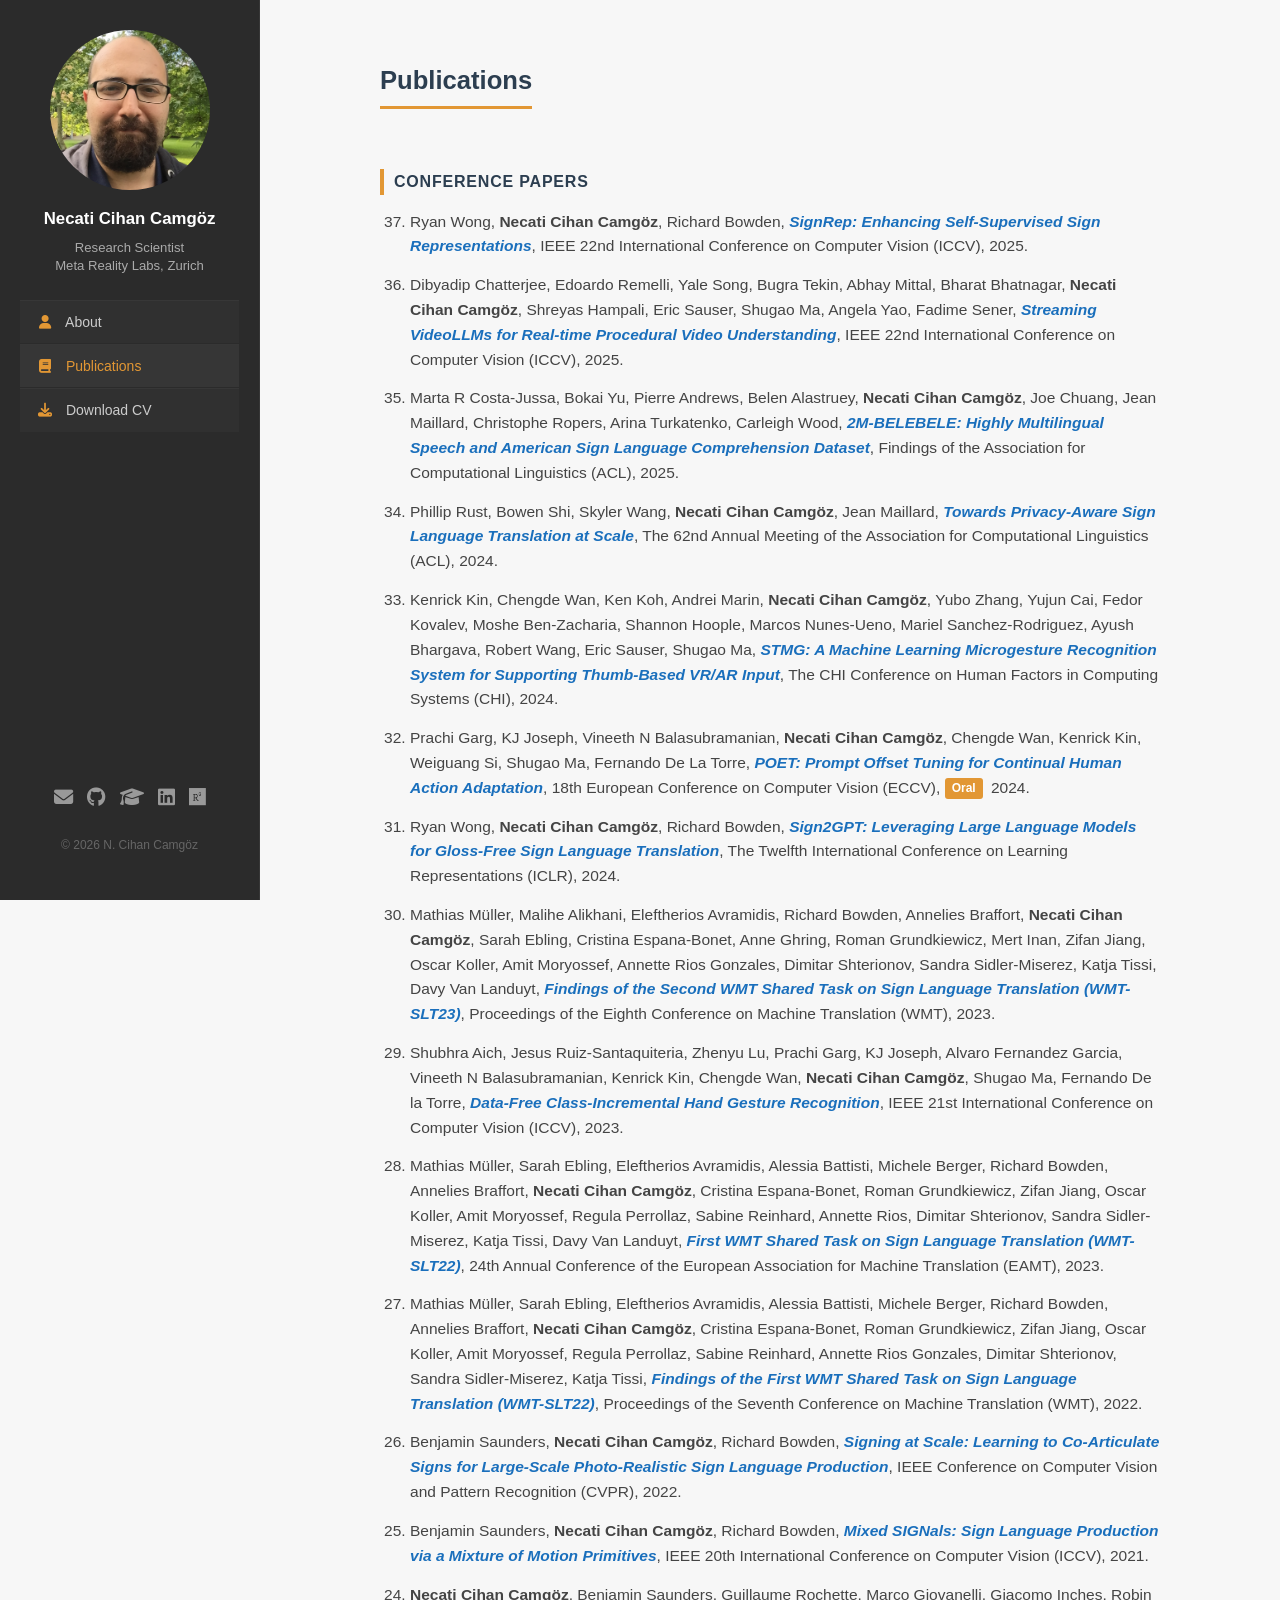
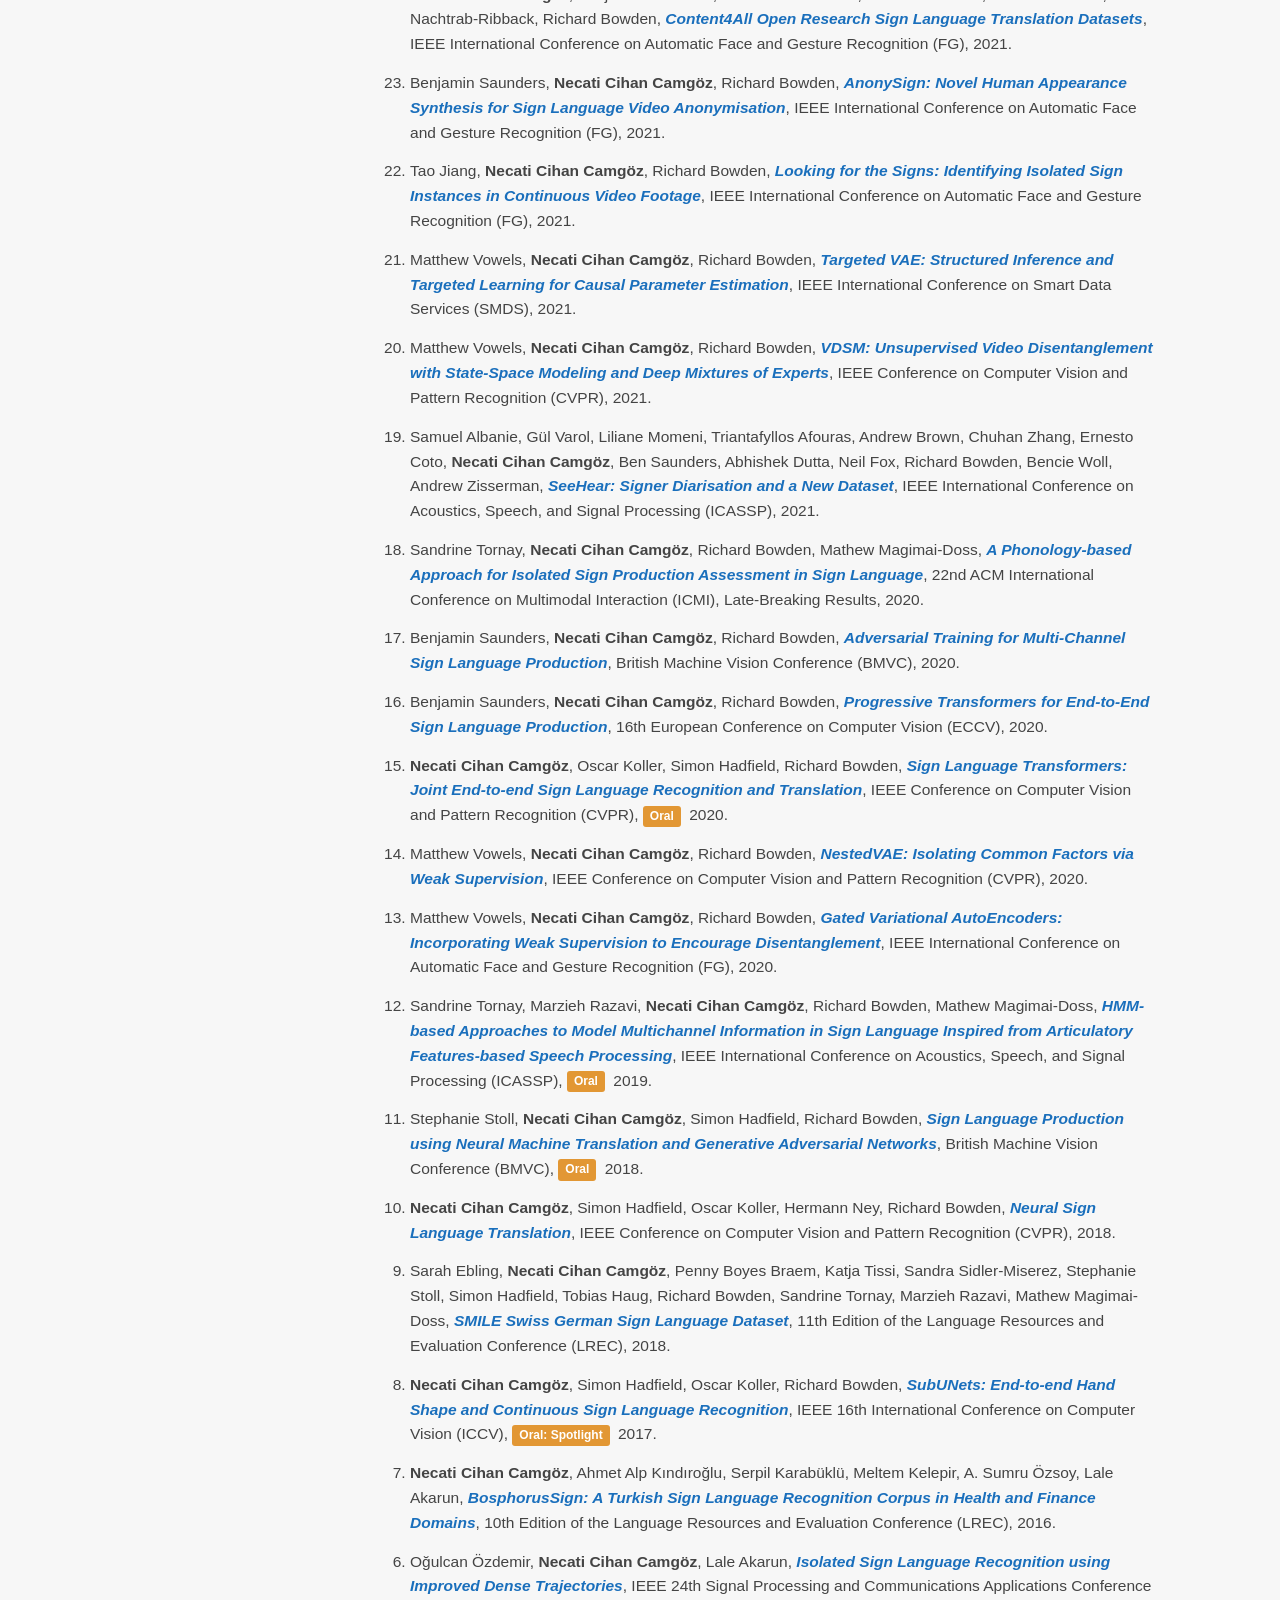
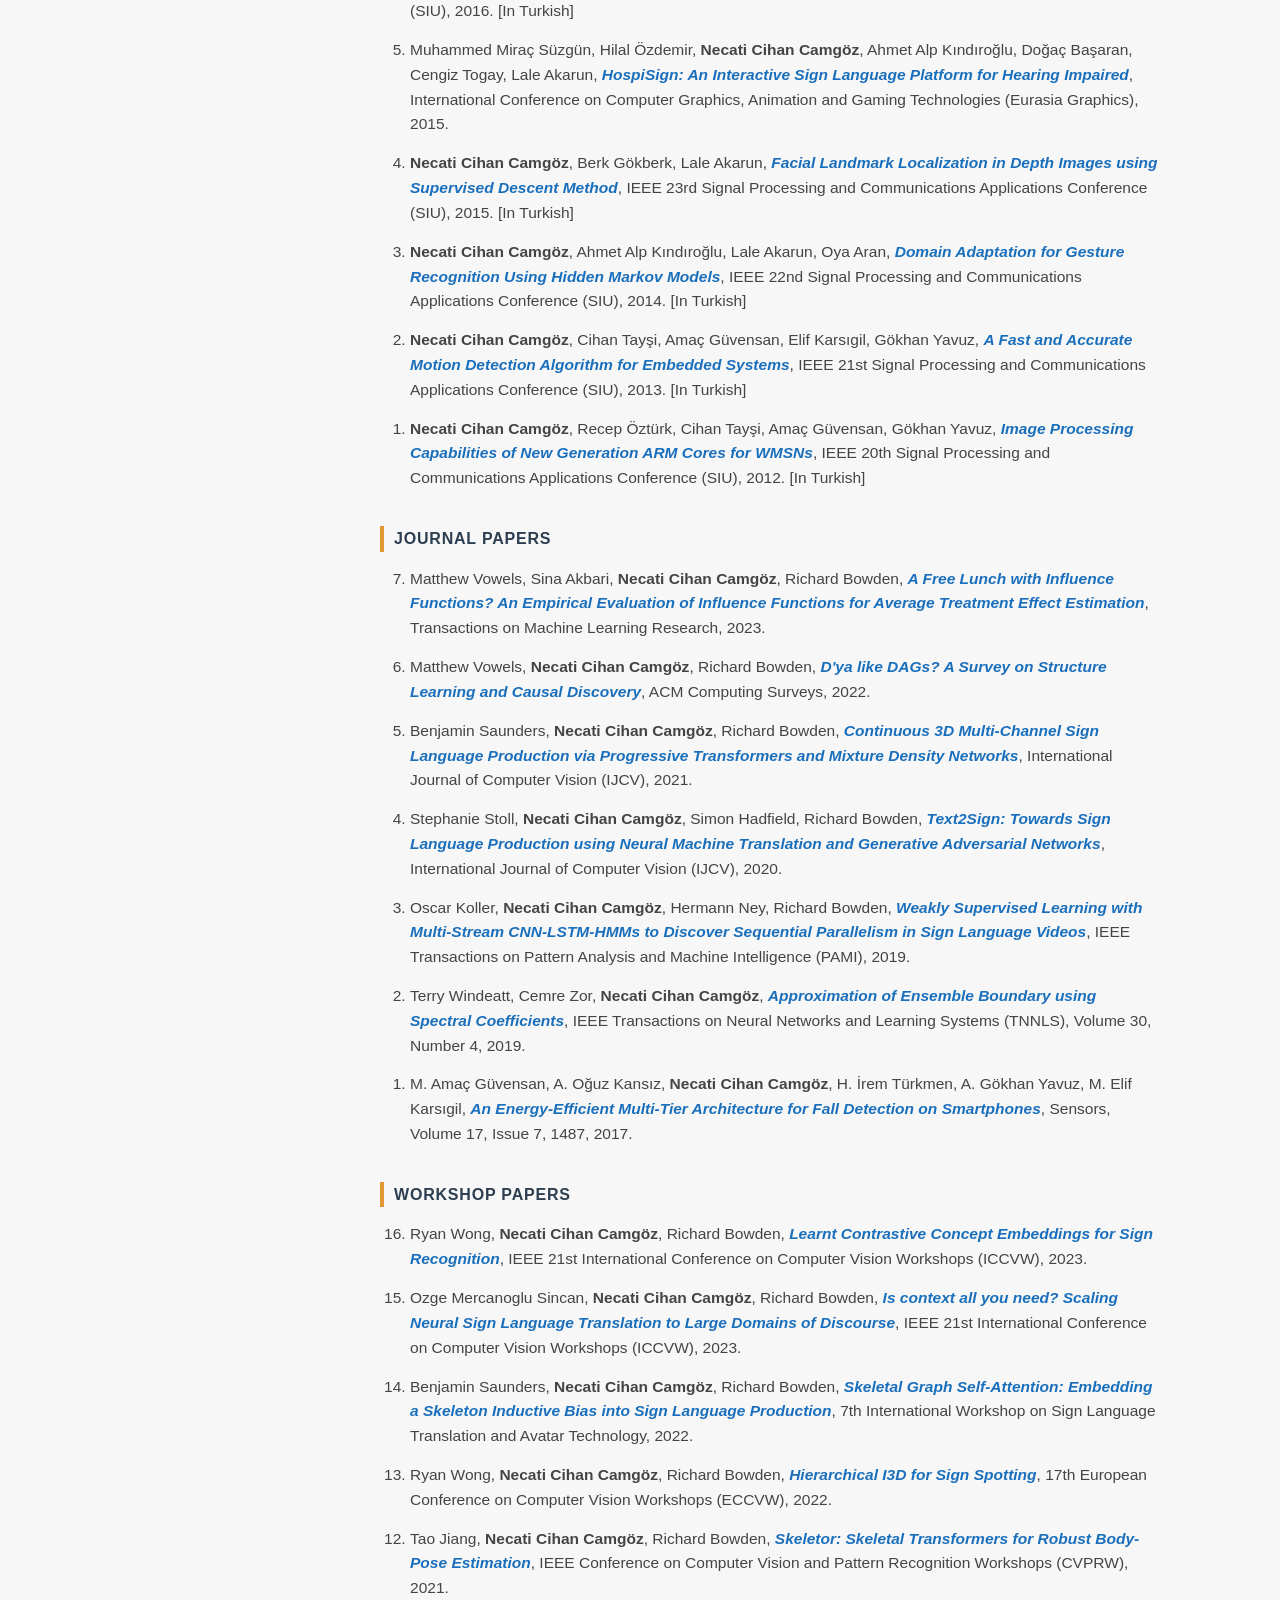
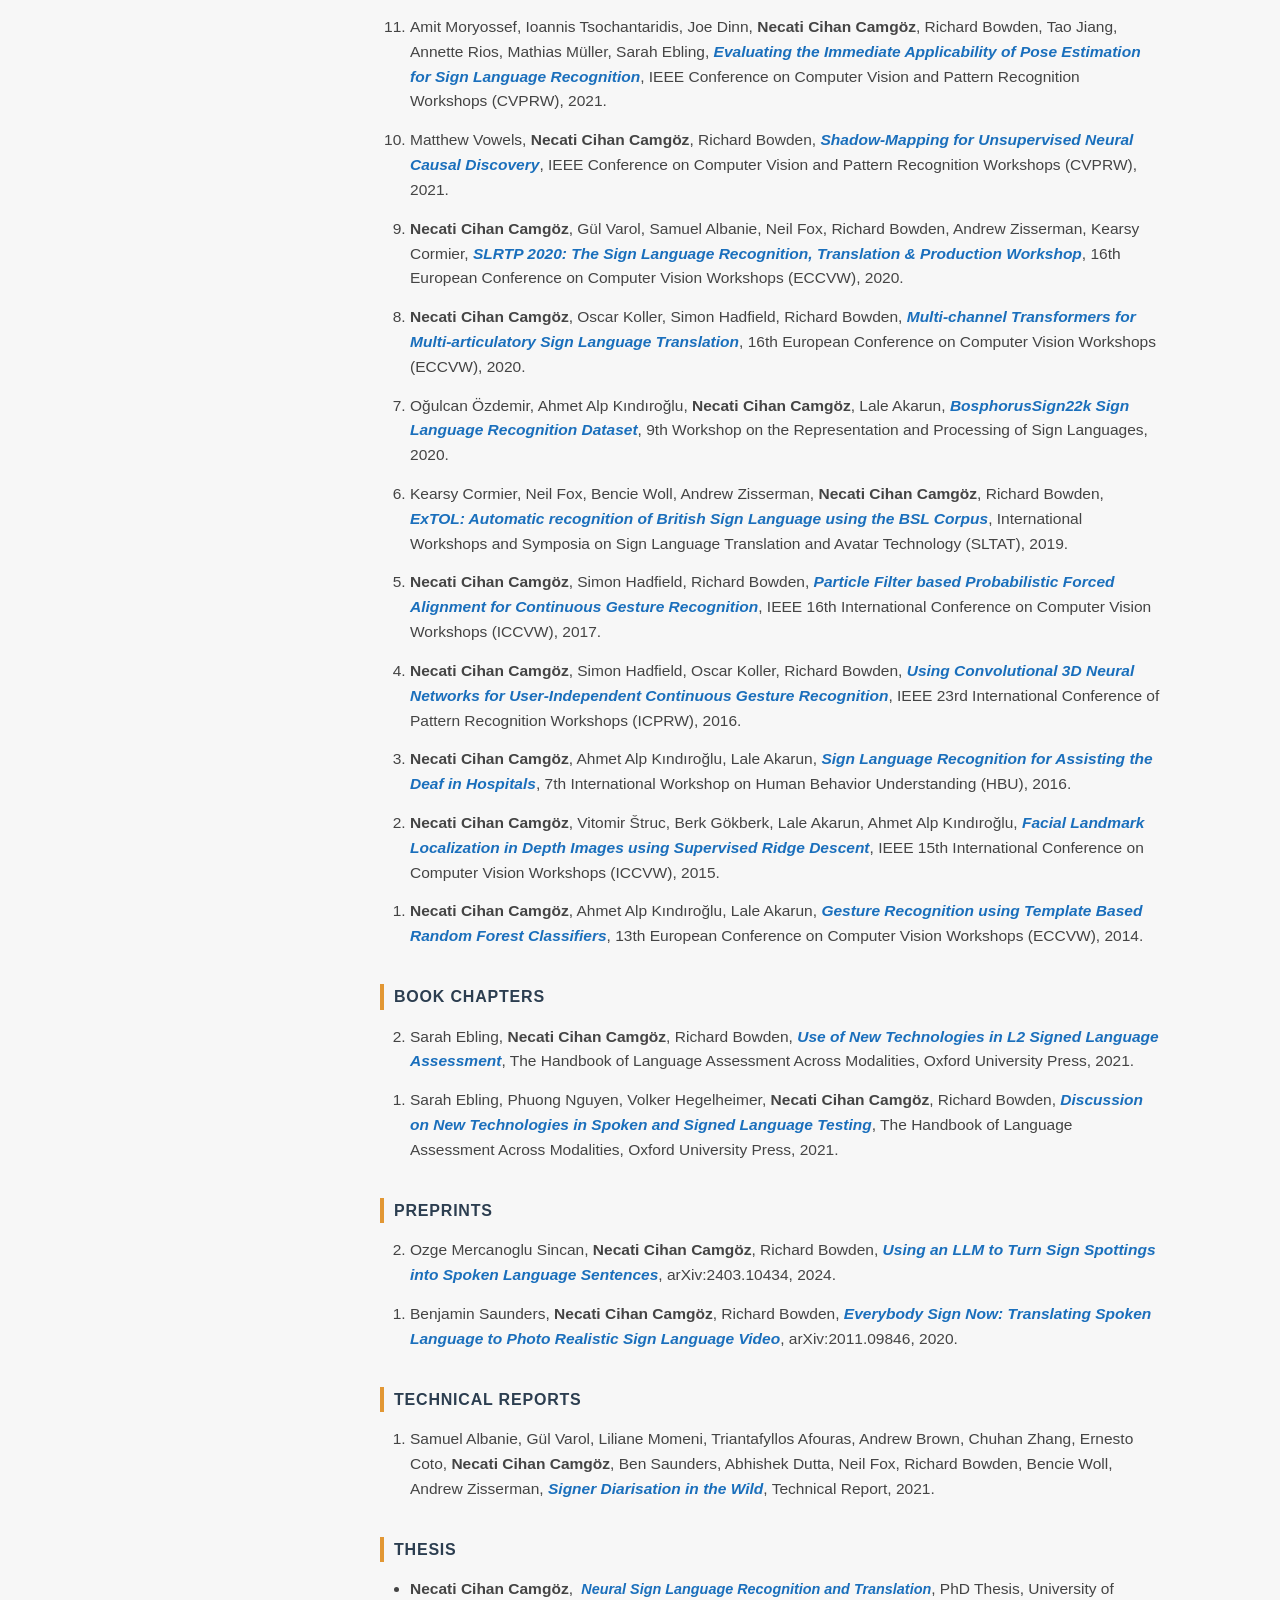
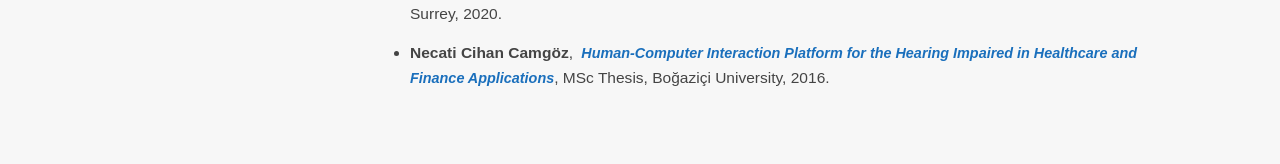
==== commit f344dec1: "Fix Scholar placeholder link and add ExTOL poster link - Replace placeholder ?user=your_id with actu" ====
--- a/publications.html
+++ b/publications.html
@@ -26,14 +26,14 @@
                     <ul>
                         <li><a href="index.html#about"><i class="fas fa-user"></i> About</a></li>
                         <li><a href="publications.html" class="active"><i class="fas fa-book"></i> Publications</a></li>
-                        <li><a href="camgozCV_24_07_2023.pdf" class="btn-cv" target="_blank"><i class="fas fa-download"></i> Download CV</a></li>
+                        <li><a href="neccam_cv_20260419.pdf" class="btn-cv" target="_blank"><i class="fas fa-download"></i> Download CV</a></li>
                     </ul>
                 </nav>
 
                 <div class="sidebar-social">
                     <a href="mailto:cihancamgoz@gmail.com" title="Email"><i class="fas fa-envelope"></i></a>
                     <a href="https://github.com/neccam" target="_blank" title="GitHub"><i class="fab fa-github"></i></a>
-                    <a href="https://scholar.google.com/citations?user=your_id" target="_blank" title="Google Scholar"><i class="fas fa-graduation-cap"></i></a>
+                    <a href="https://scholar.google.com/citations?user=Tk5Egv8AAAAJ" target="_blank" title="Google Scholar"><i class="fas fa-graduation-cap"></i></a>
                     <a href="https://www.linkedin.com/in/cihancamgoz" target="_blank" title="LinkedIn"><i class="fab fa-linkedin"></i></a>
                     <a href="https://www.researchgate.net/profile/Necati-Camgoz" target="_blank" title="ResearchGate"><i class="fab fa-researchgate"></i></a>
                 </div>
@@ -329,7 +329,7 @@
                 </li>
                 <li id="W6">
                     Kearsy Cormier, Neil Fox, Bencie Woll, Andrew Zisserman, <strong>Necati Cihan Camgöz</strong>, Richard Bowden,
-                    <em>ExTOL: Automatic recognition of British Sign Language using the BSL Corpus</em>,
+                    <a href="pub/cormier2019sltat_poster.pdf" target="_blank"><em>ExTOL: Automatic recognition of British Sign Language using the BSL Corpus</em></a>,
                     International Workshops and Symposia on Sign Language Translation and Avatar Technology (SLTAT), 2019.
                 </li>
                 <li id="W5">
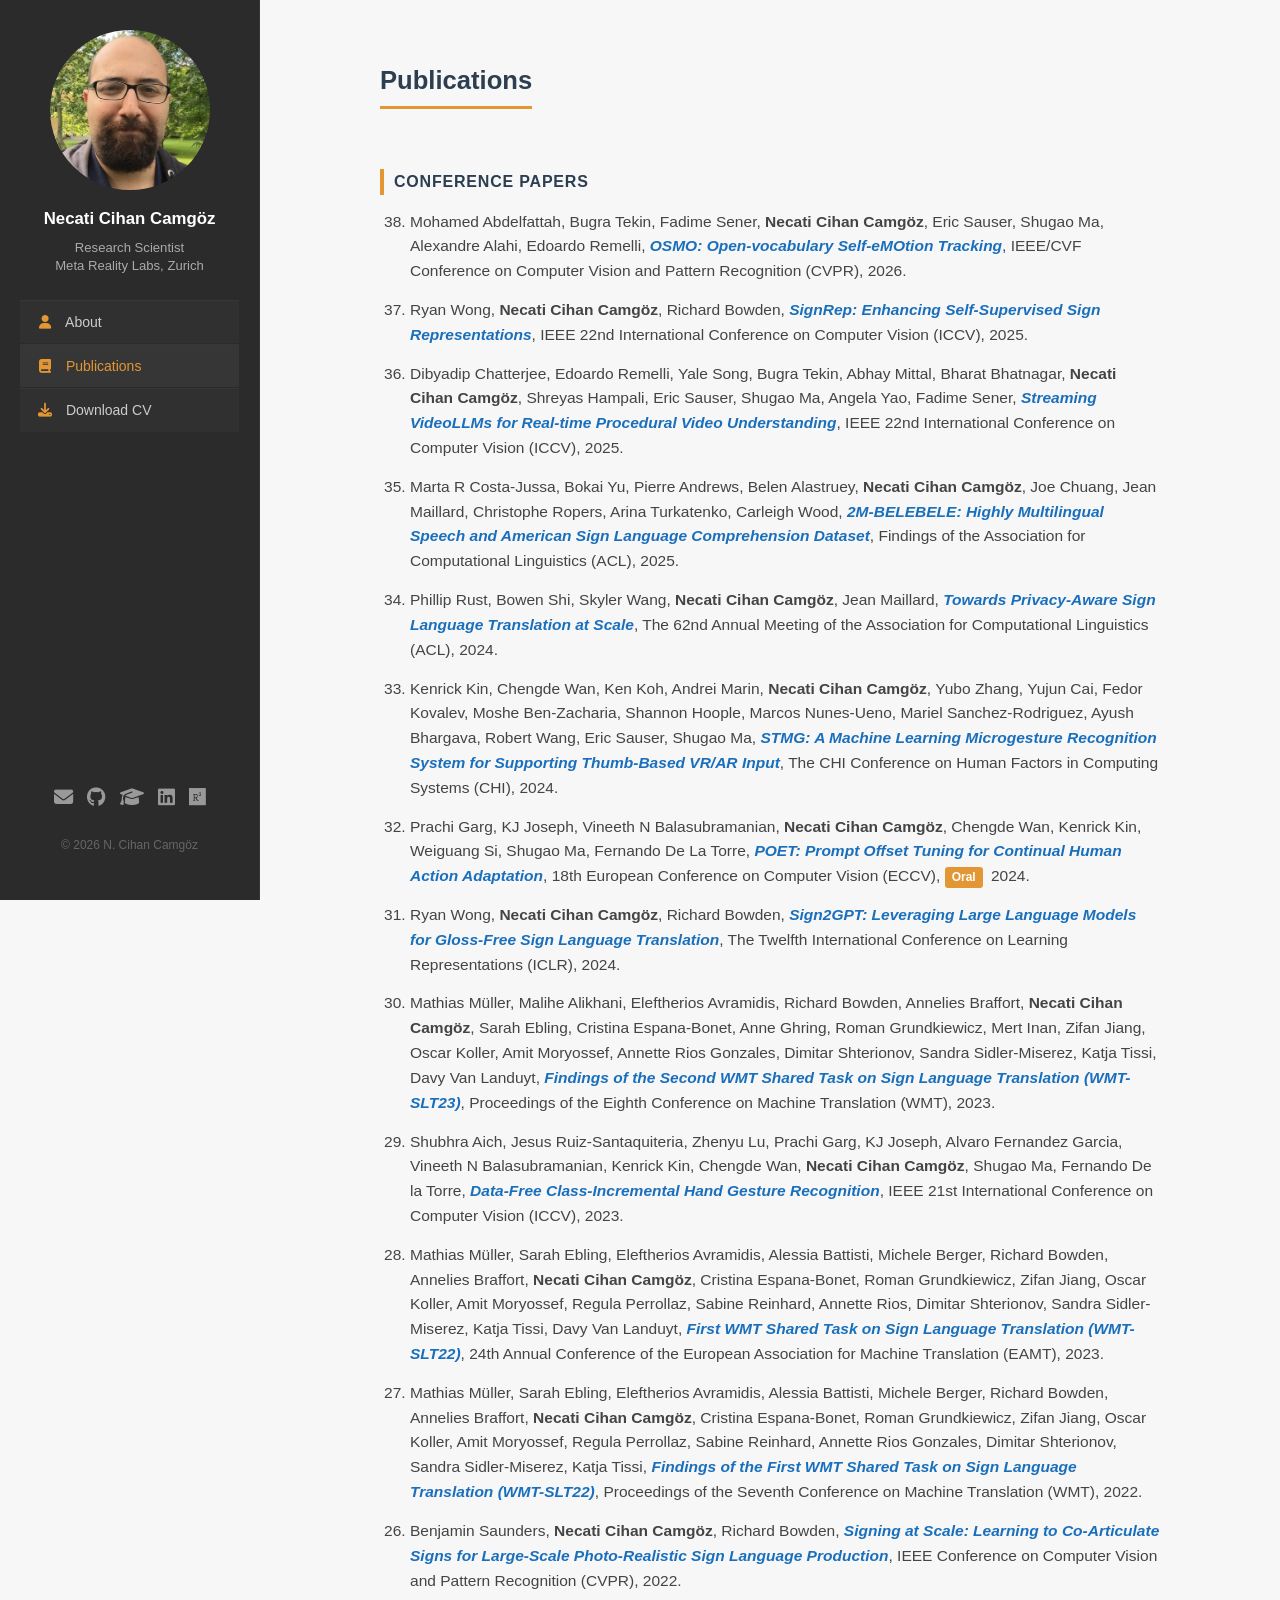
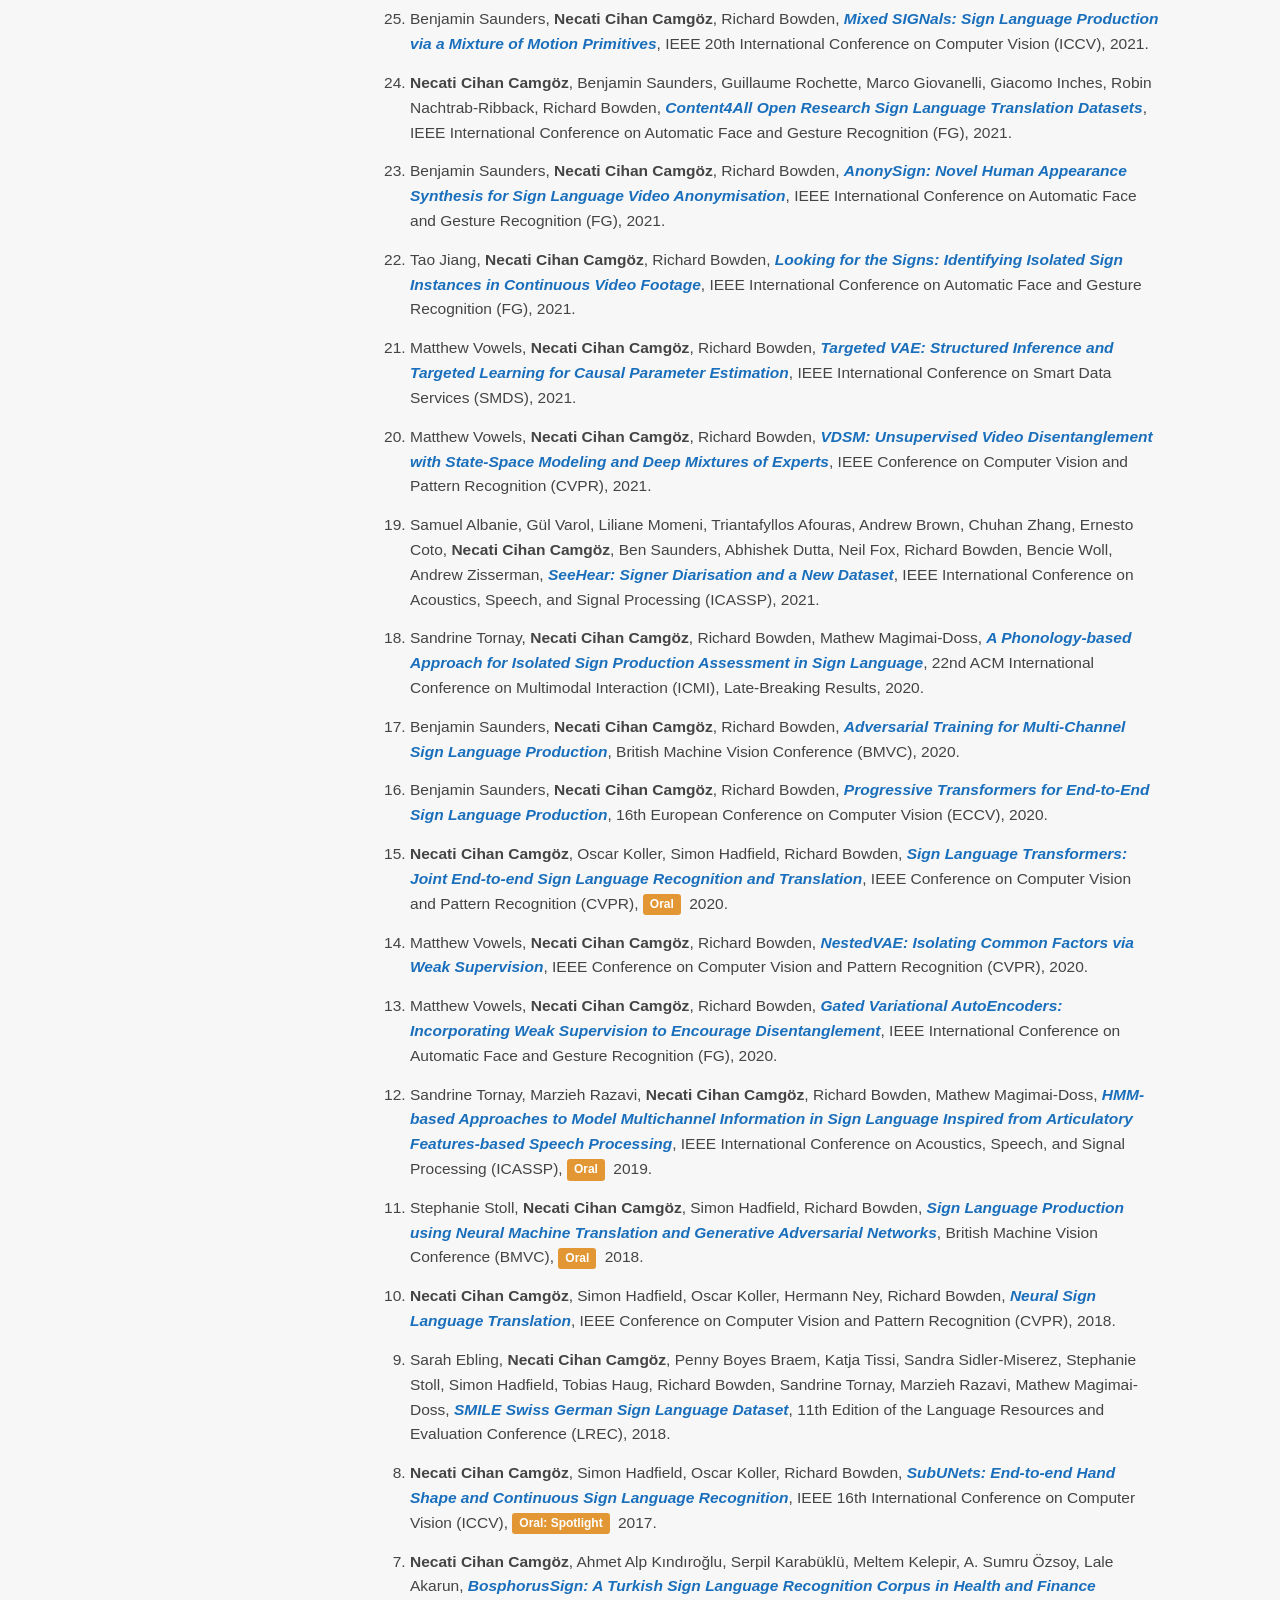
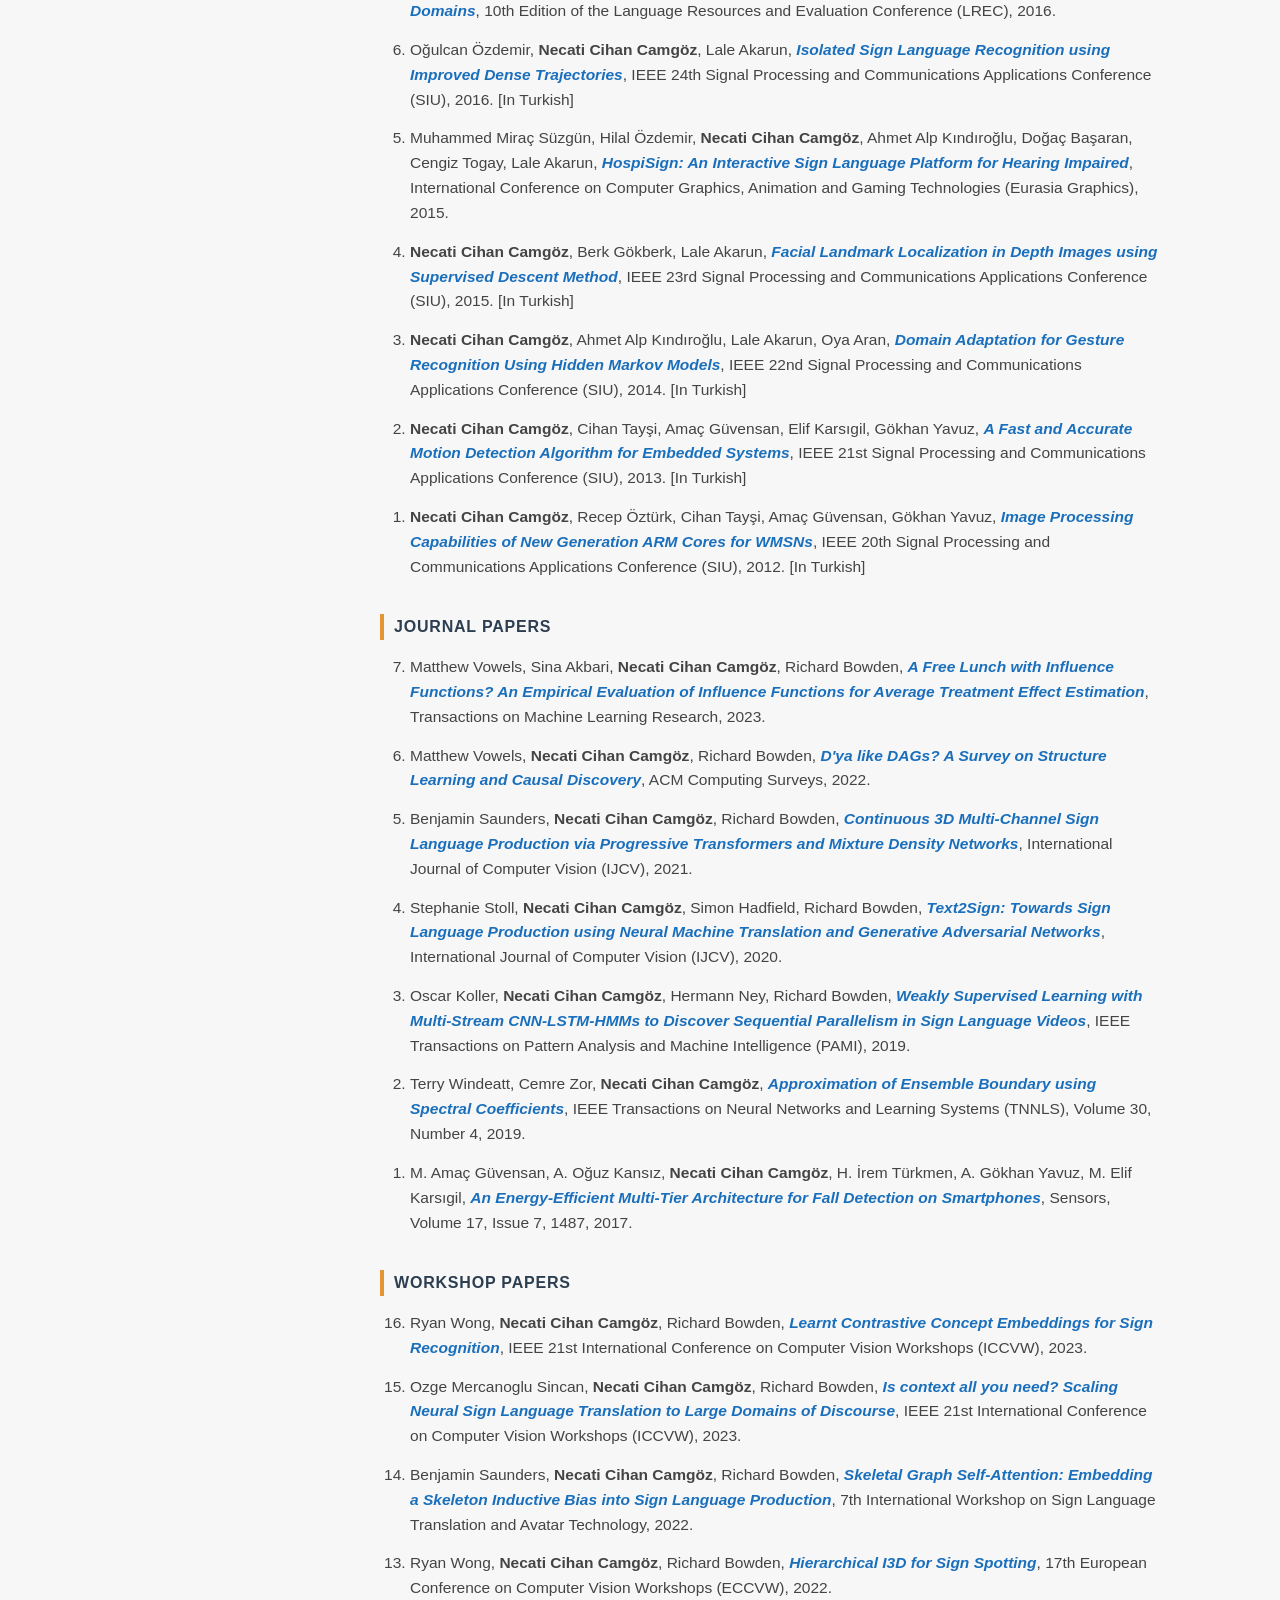
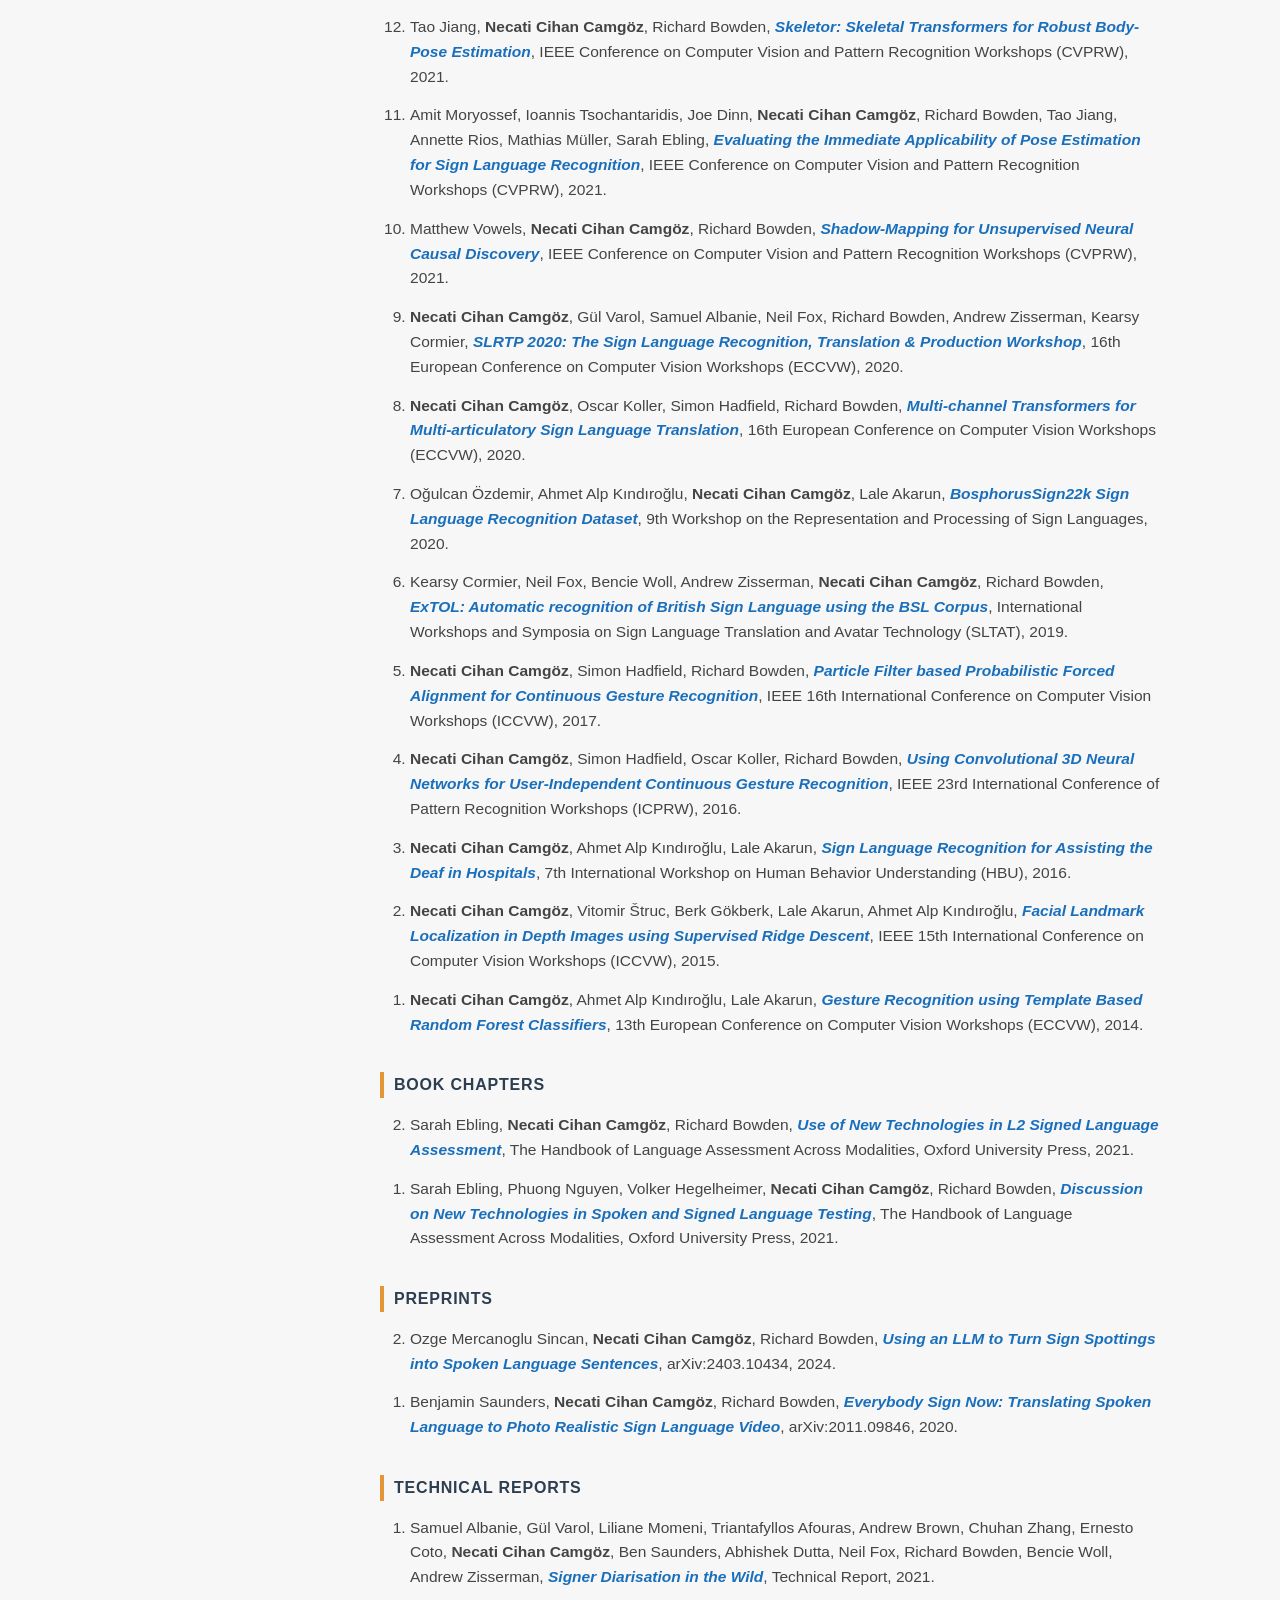
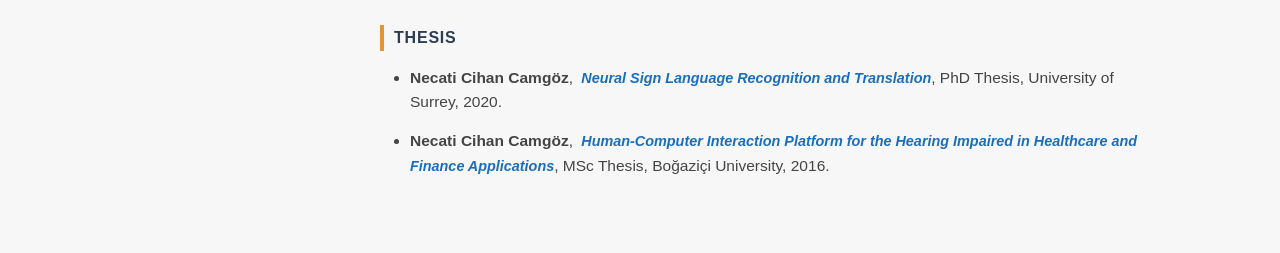
==== commit 7ead984c: "Add C38 (OSMO, CVPR 2026) and update CV to June 2026 Co-Authored-By: Claude Sonnet 4.6 <noreply@anth" ====
--- a/publications.html
+++ b/publications.html
@@ -26,7 +26,7 @@
                     <ul>
                         <li><a href="index.html#about"><i class="fas fa-user"></i> About</a></li>
                         <li><a href="publications.html" class="active"><i class="fas fa-book"></i> Publications</a></li>
-                        <li><a href="neccam_cv_20260419.pdf" class="btn-cv" target="_blank"><i class="fas fa-download"></i> Download CV</a></li>
+                        <li><a href="neccam_cv_20260614.pdf" class="btn-cv" target="_blank"><i class="fas fa-download"></i> Download CV</a></li>
                     </ul>
                 </nav>
 
@@ -49,6 +49,11 @@
 
             <h3 class="pub-category">Conference Papers</h3>
             <ol class="pub-list" reversed>
+                <li id="C38">
+                    Mohamed Abdelfattah, Bugra Tekin, Fadime Sener, <strong>Necati Cihan Camgöz</strong>, Eric Sauser, Shugao Ma, Alexandre Alahi, Edoardo Remelli,
+                    <a href="https://openaccess.thecvf.com/content/CVPR2026/papers/Abdelfattah_OSMO_Open-vocabulary_Self-eMOtion_Tracking_CVPR_2026_paper.pdf" target="_blank"><em>OSMO: Open-vocabulary Self-eMOtion Tracking</em></a>,
+                    IEEE/CVF Conference on Computer Vision and Pattern Recognition (CVPR), 2026.
+                </li>
                 <li id="C37">
                     Ryan Wong, <strong>Necati Cihan Camgöz</strong>, Richard Bowden,
                     <a href="https://openaccess.thecvf.com/content/ICCV2025/html/Wong_SignRep_Enhancing_Self-Supervised_Sign_Representations_ICCV_2025_paper.html" target="_blank"><em>SignRep: Enhancing Self-Supervised Sign Representations</em></a>,
